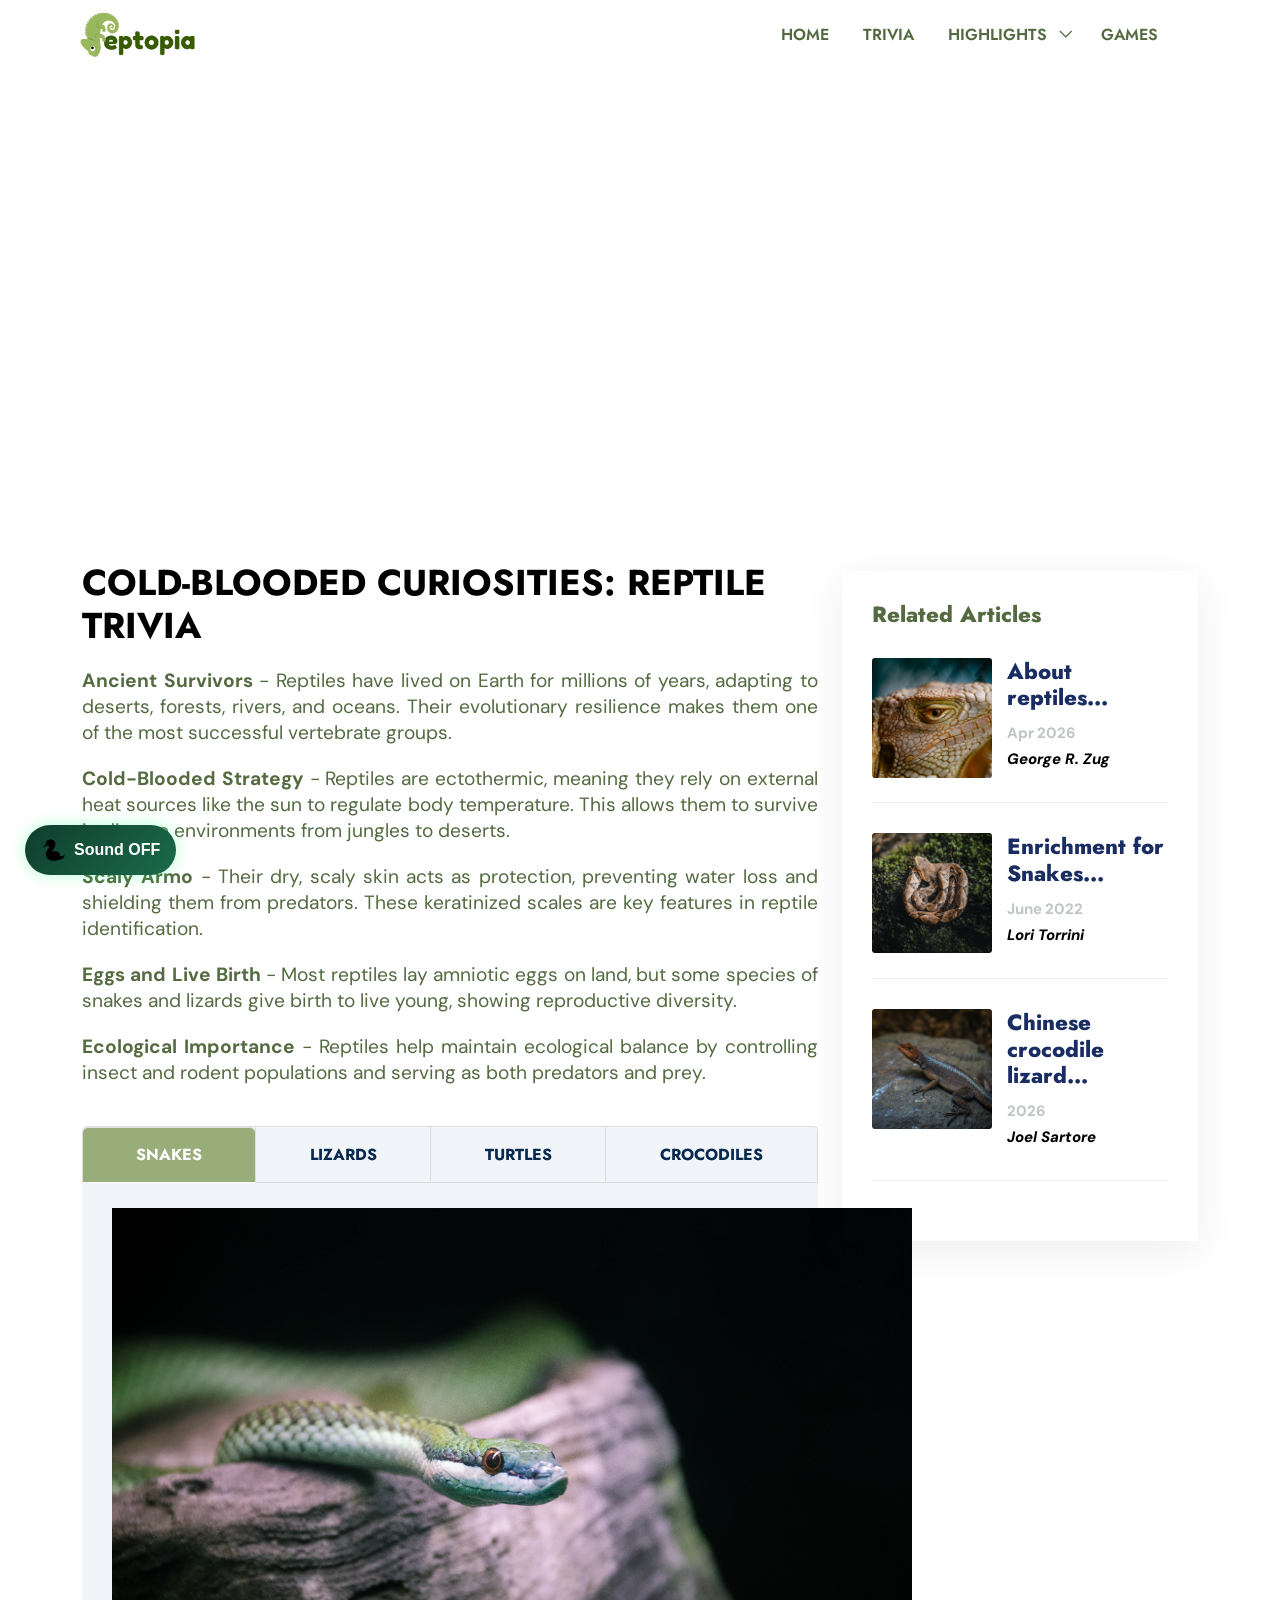
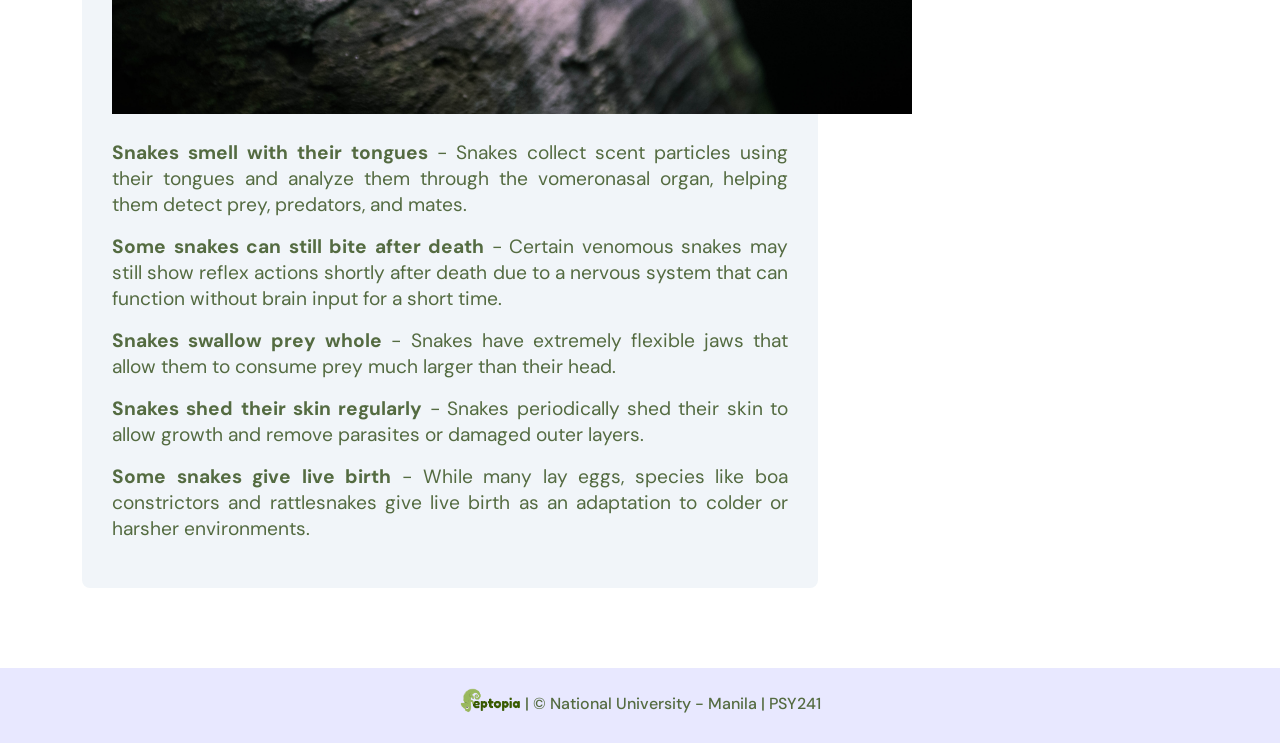
==== trivia/reptile-trivia.html @ 8180a985 "Clean Start" ====
<!DOCTYPE html>
<html lang="en">

	<head>
		<!-- Meta -->
		<meta charset="utf-8">
		<meta http-equiv="X-UA-Compatible" content="IE=edge">
		<meta name="viewport" content="width=device-width, initial-scale=1, shrink-to-fit=no">
		<!-- The above 3 meta tags *must* come first in the head; any other head content must come *after* these tags -->
		<meta name="description" content="Eduleb - Education HTML Template">
		<meta name="keywords" content="agency, business, corporate, creative, html5, modern, multipurpose, One Page, parallax, startup">		
		<!-- SITE TITLE -->
		<title>Reptopia</title>			
        <!-- Icon -->
        <link rel="icon" type="image/png" href="../assets/img/rep-image/reptopialogo.png">
		<!-- Latest Bootstrap min CSS -->
		<link rel="stylesheet" href="../assets/bootstrap/css/bootstrap.min.css">		
		<!-- Google Font -->
		<link href="https://fonts.googleapis.com/css2?family=DM+Sans:ital,opsz,wght@0,9..40,100..1000;1,9..40,100..1000&display=swap" rel="stylesheet">
		<link href="https://fonts.googleapis.com/css2?family=Jost:ital,wght@0,100..900;1,100..900&display=swap" rel="stylesheet">
		<!-- Font Awesome CSS -->
		<link rel="stylesheet" href="https://cdnjs.cloudflare.com/ajax/libs/font-awesome/6.5.2/css/all.min.css">
		<link rel="stylesheet" href="../assets/fonts/font-awesome.min.css">
		<link rel="stylesheet" href="../assets/fonts/themify-icons.css">
		<!--- owl carousel Css-->
		<link rel="stylesheet" href="../assets/owlcarousel/css/owl.carousel.css">
		<link rel="stylesheet" href="../assets/owlcarousel/css/owl.theme.css">	
		<!--jquery-simple-mobilemenu Css-->
        <link rel="stylesheet" href="../assets/css/jquery-simple-mobilemenu.css">			
		<!-- MAGNIFIC CSS -->
		<link rel="stylesheet" href="../assets/css/magnific-popup.css">		
		<!-- animate CSS -->
		<link rel="stylesheet" href="../assets/css/animate.css">	
		<!-- Style CSS -->					
		<link rel="stylesheet" href="../assets/css/style.css">					
		<!-- HTML5 shim and Respond.js IE8 support of HTML5 elements and media queries -->
		<!-- WARNING: Respond.js doesn't work if you view the page via file:// -->
		<!--[if lt IE 9]>
		  <script src="https://oss.maxcdn.com/html5shiv/3.7.2/html5shiv.min.js"></script>
		  <script src="https://oss.maxcdn.com/respond/1.4.2/respond.min.js"></script>
		<![endif]-->
	</head>
	
    <body data-spy="scroll" data-offset="80">

		<!-- START PRELOADER -->
		<!-- <div class="preloaders">
			<span class="loader"></span>
		</div> -->
		<!-- END PRELOADER		 -->

		<!-- START NAVBAR -->  
		<div id="navigation" class="navbar-light bg-faded site-navigation navigation2">
			<div class="container-fluid">
				<div class="row">
					<div class="col align-self-center">
						<div class="site-logo">
							<a href="../index.html"><img src="../assets/img/rep-image/reptopialogo.png" alt=""></a>          				
						</div>
					</div><!--- END Col -->
					
					<div class="col d-flex justify-content-end nav-hide">
						<nav id="main-menu">
							<ul>
								<li class="menu-item-"><a href="../index.html">Home</a>
								</li>
								<li class="menu-item"><a href="../trivia/reptile-trivia.html">Trivia</a></li>
								<li class="menu-item-has-children"><a>Highlights</a>
									<ul class="sub-menu">										
										<li><a href="../highlights/snakes.html">Snakes</a></li>
										<li><a href="../highlights/lizards.html">Lizards</a></li>
										<li><a href="../highlights/turtles.html">Turtles</a></li>
										<li><a href="../highlights/crocodiles.html">Crocodiles</a></li>
									</ul>
								</li>									
								<li class="menu-item-"><a href="../games/games.html">Games</a><li>		
							</ul>
						</nav>
					</div><!--- END Col -->

					<ul class="mobile_menu">						
						<li class="menu-item-"><a href="../index.html">Home</a></li>
						<li class="menu-item"><a href="../trivia/reptile-trivia.html">Trivia</a></li>
						<li class="menu-item-has-children"><a>Highlights</a>
							<ul class="sub-menu">									
								<li><a href="../highlights/snakes.html">Snakes</a></li>
								<li><a href="../highlights/lizards.html">Lizards</a></li>
								<li><a href="../highlights/turtles.html">Turtles</a></li>
								<li><a href="../highlights/crocodiles.html">Crocodiles</a></li>
							</ul>
						</li>									
						<li class="menu-item-"><a href="../games/games.html">Games</a><li>
					</ul>
					
				</div><!--- END ROW -->
			</div><!--- END CONTAINER -->
		</div> 	  
		<!-- END NAVBAR -->		
		
        <!-- START SECTION TOP -->
		<section class="section-top" style="background-image: url('../assets/img/rep-image/home/trivia.jpg'); background-size: cover; background-position: center; background-repeat: no-repeat;">
			<div class="container">
				<div class="col-lg-10 offset-lg-1 text-center">
					<div class="section-top-title wow fadeInRight" data-wow-duration="1s" data-wow-delay="0.3s" data-wow-offset="0">
						<h1 style="font-size: 6rem; color: #fff;">TRIVIA</h1>
						<ul>
							<li ><a href="../index.html" style="color: #fff !important;">Home</a></li>
						</ul>
					</div><!-- //.HERO-TEXT -->
				</div><!--- END COL -->
			</div><!--- END CONTAINER -->
		</section>	
		<!-- END SECTION TOP -->

		<!-- START COURSE -->
		<section class="our_event section-padding">
			<div class="container">
				<div class="row">	
					<div class="col-lg-8 col-sm-8 col-xs-12">
						<div class="single_event_single">
							<div class="single_event_text_single">
								 <h4 style="color: #000;">COLD-BLOODED CURIOSITIES: REPTILE TRIVIA</h4>
								 <p>
									<b>Ancient Survivors</b> - Reptiles have lived on Earth for millions of years, adapting to deserts, forests, rivers, and oceans. Their evolutionary resilience makes them one of the most successful vertebrate groups.
								 </p>
								 <p>
									<b>Cold-Blooded Strategy</b> - Reptiles are ectothermic, meaning they rely on external heat sources like the sun to regulate body temperature. This allows them to survive in diverse environments from jungles to deserts.
								 </p>
								 <p>
									<b>Scaly Armo</b> - Their dry, scaly skin acts as protection, preventing water loss and shielding them from predators. These keratinized scales are key features in reptile identification.
								 </p>
								 <p>
									<b>Eggs and Live Birth</b> - Most reptiles lay amniotic eggs on land, but some species of snakes and lizards give birth to live young, showing reproductive diversity.
								 </p>
								 <p>
									<b>Ecological Importance</b> - Reptiles help maintain ecological balance by controlling insect and rodent populations and serving as both predators and prey.
								 </p>
							</div>
						</div><!--- END SINGLE EVENT -->
                            <div class="course-details-content section-bg">
                                <ul class="nav nav-tabs" role="tablist">
                                    <li class="nav-item">
                                        <a href="#snakes" class="nav-link active" data-bs-toggle="tab">SNAKES</a>
                                    </li>
                                    <li>
                                        <a href="#lizards" class="nav-link" data-bs-toggle="tab">Lizards </a>
                                    </li>
                                    <li class="nav-item">
                                        <a href="#turtles" class="nav-link" data-bs-toggle="tab">Turtles</a>
                                    </li>
                                    <li class="nav-item">
                                        <a href="#crocodiles" class="nav-link" data-bs-toggle="tab">Crocodiles</a>
                                    </li>
                                </ul>
                                <div class="tab-content" id="myTabContent">
                                    <div class="tab-pane show fade active" id="snakes">
                                        <div class="overview">
											<img src="../assets/img/rep-image/trivia/snake-trivia.jpg" alt="" style="width: 800px; height: 506px;">
											<br>
											<br>

                                            <p>
												<b>Snakes smell with their tongues</b> - Snakes collect scent particles using their tongues and analyze them through the vomeronasal organ, helping them detect prey, predators, and mates.
											</p>
                                            <p>
												<b>Some snakes can still bite after death</b> - Certain venomous snakes may still show reflex actions shortly after death due to a nervous system that can function without brain input for a short time.
											</p>
											<p>
												<b>Snakes swallow prey whole</b> - Snakes have extremely flexible jaws that allow them to consume prey much larger than their head.
											</p>
											<p>
												<b>Snakes shed their skin regularly</b> - Snakes periodically shed their skin to allow growth and remove parasites or damaged outer layers.
											</p>
											<p>
												<b>Some snakes give live birth</b> - While many lay eggs, species like boa constrictors and rattlesnakes give live birth as an adaptation to colder or harsher environments.
											</p>
                                        </div>
                                    </div>
                                    <div class="tab-pane fade" role="tabpanel" id="lizards">
                                        <div class="overview">
                                            <img src="../assets/img/rep-image/trivia/lizard-trivia.jpg" alt="" style="width: 800px; height: 506px;">
											<br>
											<br>

                                            <p>
												<b>Draco lizards can glide between trees</b> - The “Flying Dragon” lizard uses rib-supported membranes (patagia) to glide through forest canopies in Southeast Asia.
											</p>
                                            <p>
												<b>Some lizards can detach their tails</b> - Through autotomy, lizards like geckos can drop their tails to escape predators, and the tail continues moving to distract threats.
											</p>
											<p>
												<b>Chameleons change color for communication</b> - Chameleons mainly shift colors to signal mood, stress, temperature, or mating signals—not just camouflage.
											</p>
											<p>
												<b>Komodo dragons are powerful apex predators</b> - Komodo dragons can hunt large prey and are known for their strong bite and opportunistic feeding behavior, including cannibalism in rare cases.
											</p>
											<p>
												<b>The smallest reptile in the world is a lizard</b> - Brookesia nana, a tiny chameleon species from Madagascar, is one of the smallest known reptiles, measuring just over a centimeter.
											</p>
                                        </div>
                                    </div>
                                    <div class="tab-pane fade" id="turtles">
                                        <div class="overview">
                                            <img src="../assets/img/rep-image/trivia/turtle-trivia.jpg" alt="" style="width: 800px; height: 506px;">
											<br>
											<br>
                                            <p>
												<b>Turtle shells are part of their skeleton</b> - A turtle’s shell is made from over 50 fused bones, including ribs and spine, making it a living part of their body.
											</p>
                                            <p>
												<b>Sea turtles migrate thousands of kilometers</b> - Many sea turtles travel vast distances but return to the same beaches where they were born to lay eggs.
											</p>
											<p>
												<b>Temperature determines turtle sex</b> - In many turtle species, incubation temperature determines whether hatchlings become male or female.
											</p>
											<p>
												<b>Some turtles can breathe underwater in special ways</b> - Certain species, like the Fitzroy River turtle, can absorb oxygen through specialized tissues near their cloaca.
											</p>
											<p>
												<b>Sea turtles can hold their breath for hours</b> - Depending on activity, sea turtles can stay underwater for long periods, especially while resting or sleeping.
											</p>
                                        </div>
                                    </div>
                                    <div class="tab-pane fade" id="crocodiles">
                                        <div class="overview">
                                            <img src="../assets/img/rep-image/trivia/crocodile-trivia.jpg" alt="" style="width: 800px; height: 506px;">
											<br>
											<br>

                                            <p>
												<b>Crocodiles cool down by opening their mouths</b> - Crocodilians use mouth-gaping to release heat since they cannot sweat, similar to how dogs pant.
											</p>
                                            <p>
												<b>They have one of the strongest bite forces</b> - Crocodiles have extremely powerful jaws capable of crushing bone and securing prey efficiently.
											</p>
											<p>
												<b>They perform “death roll” when hunting</b> - Crocodiles spin rapidly in water to tear apart or drown their prey.
											</p>
											<p>
												<b>Crocodiles replace their teeth throughout life</b> - They continuously grow new teeth, ensuring they never lose their ability to bite and hunt.
											</p>
											<p>
												<b>Crocodilians are ancient survivors</b> - Their body structure has changed very little for millions of years, making them one of the closest living relatives of prehistoric reptiles.
											</p>
                                        </div>
                                    </div>
                                </div>
                            </div>						
					</div><!--- END COL -->
					<div class="col-lg-4 col-sm-4 col-xs-12">
						
						<div class="related_course">
							<h3>Related Articles</h3>

							<div class="single_rc">
								<img src="../assets/img/rep-image/trivia/article-reptile.jpg" alt="About reptile">
								<h4>
									<a href="https://www.britannica.com/animal/reptile/Growth-and-longevity" target="_blank">
										About reptiles...
									</a>
								</h4>

								<span>Apr 2026 </span>
								<br>	
								<span><i>George R. Zug</i></span>
							</div><!--- END SINGLE RELATED COURSE -->
							<div class="single_rc">
								<img src="../assets/img/rep-image/trivia/article-snakes.jpg" alt="Enrichment for snakes">
								<h4>
									<a href="https://journal.iaabcfoundation.org/enrichment-for-snakes/" target="_blank">
										Enrichment for Snakes...
									</a>
								</h4>

								<span>June 2022 </span>
								<br>	
								<span><i>Lori Torrini</i></span>
							</div><!--- END SINGLE RELATED COURSE -->
							<div class="single_rc">
								<img src="../assets/img/rep-image/trivia/article-lizard.jpg" alt="Chinese Crocodile Lizard">
								<h4>
									<a href="https://www.nationalgeographic.com/animals/reptiles/facts/chinese-crocodile-lizard" target="_blank">
										Chinese crocodile lizard...
									</a>
								</h4>

								<span>2026</span>
								<br>    
								<span><i>Joel Sartore</i></span>
							</div><!--- END SINGLE RELATED COURSE -->
							
						</div><!--- END RELATED COURSE -->											
					</div><!--- END COL -->
				</div><!-- END ROW -->
			</div><!-- END CONTAINER -->
		</section>
		<!-- END SECTION -->

		<!-- START FOOTER COPYRIGHT -->	
		<div class="foot_copy">
			<div class="footer_copyright">
				<p><a href="../index.html"><img src="../assets/img/rep-image/reptopialogo.png" alt="" style="width: auto; height: 25px; margin-bottom: 10px;"></a> | &copy; National University - Manila | PSY241</a></p>
			</div>	
		</div>
		<!-- END FOOTER COPYRIGHT -->	
	
		<!-- BACKGROUND MUSIC -->
		<audio id="bg-music" loop>
			<source src="assets/audio/bgmusic.mp3" type="audio/mpeg">
		</audio>

		<div class="sound-toggle" id="soundToggle" onclick="toggleSound()">
			<span class="snake black-snake">🐍</span>
			<span id="soundText">Sound OFF</span>
		</div>

		<script>
		const music = document.getElementById("bg-music");
		const toggleBtn = document.getElementById("soundToggle");
		const text = document.getElementById("soundText");

		let isPlaying = false;

			function toggleSound() {
				if (!isPlaying) {
					music.muted = false;
					music.play();

					isPlaying = true;
					toggleBtn.classList.add("on");
					text.textContent = "Sound ON";
				} else {
					music.pause();

					isPlaying = false;
					toggleBtn.classList.remove("on");
					text.textContent = "Sound OFF";
				}
			}
		</script>
		<!-- END -->

	<!-- Latest jQuery -->
		<script src="../assets/js/jquery-1.12.4.min.js"></script>
	<!-- Latest compiled and minified Bootstrap -->
		<script src="../assets/bootstrap/js/bootstrap.min.js"></script>
	<!-- modernizer JS -->		
		<script src="../assets/js/modernizr-2.8.3.min.js"></script>	
	<!-- jquery-simple-mobilemenu.min -->
		<script src="../assets/js/jquery-simple-mobilemenu.js"></script>		
	<!-- owl-carousel min js  -->
		<script src="../assets/owlcarousel/js/owl.carousel.min.js"></script>					
	<!-- magnific-popup js -->               
		<script src="../assets/js/jquery.magnific-popup.min.js"></script>						
	<!-- countTo js -->
		<script src="../assets/js/jquery.inview.min.js"></script>								
	<!-- scrolltopcontrol js -->
		<script src="../assets/js/scrolltopcontrol.js"></script>			
	<!-- WOW - Reveal Animations When You Scroll -->
		<script src="../assets/js/wow.min.js"></script>				
	<!-- scripts js -->
		<script src="../assets/js/scripts.js"></script>
    </body>
</html>
---- assets/fonts/themify-icons.css ----
@font-face {
	font-family: 'themify';
	src:url('../fonts/themify.eot?-fvbane');
	src:url('../fonts/themify.eot?#iefix-fvbane') format('embedded-opentype'),
		url('../fonts/themify.woff?-fvbane') format('woff'),
		url('../fonts/themify.ttf?-fvbane') format('truetype'),
		url('../fonts/themify.svg?-fvbane#themify') format('svg');
	font-weight: normal;
	font-style: normal;
}

[class^="ti-"], [class*=" ti-"] {
	font-family: 'themify';
	speak: none;
	font-style: normal;
	font-weight: normal;
	font-variant: normal;
	text-transform: none;
	line-height: 1;

	/* Better Font Rendering =========== */
	-webkit-font-smoothing: antialiased;
	-moz-osx-font-smoothing: grayscale;
}

.ti-wand:before {
	content: "\e600";
}
.ti-volume:before {
	content: "\e601";
}
.ti-user:before {
	content: "\e602";
}
.ti-unlock:before {
	content: "\e603";
}
.ti-unlink:before {
	content: "\e604";
}
.ti-trash:before {
	content: "\e605";
}
.ti-thought:before {
	content: "\e606";
}
.ti-target:before {
	content: "\e607";
}
.ti-tag:before {
	content: "\e608";
}
.ti-tablet:before {
	content: "\e609";
}
.ti-star:before {
	content: "\e60a";
}
.ti-spray:before {
	content: "\e60b";
}
.ti-signal:before {
	content: "\e60c";
}
.ti-shopping-cart:before {
	content: "\e60d";
}
.ti-shopping-cart-full:before {
	content: "\e60e";
}
.ti-settings:before {
	content: "\e60f";
}
.ti-search:before {
	content: "\e610";
}
.ti-zoom-in:before {
	content: "\e611";
}
.ti-zoom-out:before {
	content: "\e612";
}
.ti-cut:before {
	content: "\e613";
}
.ti-ruler:before {
	content: "\e614";
}
.ti-ruler-pencil:before {
	content: "\e615";
}
.ti-ruler-alt:before {
	content: "\e616";
}
.ti-bookmark:before {
	content: "\e617";
}
.ti-bookmark-alt:before {
	content: "\e618";
}
.ti-reload:before {
	content: "\e619";
}
.ti-plus:before {
	content: "\e61a";
}
.ti-pin:before {
	content: "\e61b";
}
.ti-pencil:before {
	content: "\e61c";
}
.ti-pencil-alt:before {
	content: "\e61d";
}
.ti-paint-roller:before {
	content: "\e61e";
}
.ti-paint-bucket:before {
	content: "\e61f";
}
.ti-na:before {
	content: "\e620";
}
.ti-mobile:before {
	content: "\e621";
}
.ti-minus:before {
	content: "\e622";
}
.ti-medall:before {
	content: "\e623";
}
.ti-medall-alt:before {
	content: "\e624";
}
.ti-marker:before {
	content: "\e625";
}
.ti-marker-alt:before {
	content: "\e626";
}
.ti-arrow-up:before {
	content: "\e627";
}
.ti-arrow-right:before {
	content: "\e628";
}
.ti-arrow-left:before {
	content: "\e629";
}
.ti-arrow-down:before {
	content: "\e62a";
}
.ti-lock:before {
	content: "\e62b";
}
.ti-location-arrow:before {
	content: "\e62c";
}
.ti-link:before {
	content: "\e62d";
}
.ti-layout:before {
	content: "\e62e";
}
.ti-layers:before {
	content: "\e62f";
}
.ti-layers-alt:before {
	content: "\e630";
}
.ti-key:before {
	content: "\e631";
}
.ti-import:before {
	content: "\e632";
}
.ti-image:before {
	content: "\e633";
}
.ti-heart:before {
	content: "\e634";
}
.ti-heart-broken:before {
	content: "\e635";
}
.ti-hand-stop:before {
	content: "\e636";
}
.ti-hand-open:before {
	content: "\e637";
}
.ti-hand-drag:before {
	content: "\e638";
}
.ti-folder:before {
	content: "\e639";
}
.ti-flag:before {
	content: "\e63a";
}
.ti-flag-alt:before {
	content: "\e63b";
}
.ti-flag-alt-2:before {
	content: "\e63c";
}
.ti-eye:before {
	content: "\e63d";
}
.ti-export:before {
	content: "\e63e";
}
.ti-exchange-vertical:before {
	content: "\e63f";
}
.ti-desktop:before {
	content: "\e640";
}
.ti-cup:before {
	content: "\e641";
}
.ti-crown:before {
	content: "\e642";
}
.ti-comments:before {
	content: "\e643";
}
.ti-comment:before {
	content: "\e644";
}
.ti-comment-alt:before {
	content: "\e645";
}
.ti-close:before {
	content: "\e646";
}
.ti-clip:before {
	content: "\e647";
}
.ti-angle-up:before {
	content: "\e648";
}
.ti-angle-right:before {
	content: "\e649";
}
.ti-angle-left:before {
	content: "\e64a";
}
.ti-angle-down:before {
	content: "\e64b";
}
.ti-check:before {
	content: "\e64c";
}
.ti-check-box:before {
	content: "\e64d";
}
.ti-camera:before {
	content: "\e64e";
}
.ti-announcement:before {
	content: "\e64f";
}
.ti-brush:before {
	content: "\e650";
}
.ti-briefcase:before {
	content: "\e651";
}
.ti-bolt:before {
	content: "\e652";
}
.ti-bolt-alt:before {
	content: "\e653";
}
.ti-blackboard:before {
	content: "\e654";
}
.ti-bag:before {
	content: "\e655";
}
.ti-move:before {
	content: "\e656";
}
.ti-arrows-vertical:before {
	content: "\e657";
}
.ti-arrows-horizontal:before {
	content: "\e658";
}
.ti-fullscreen:before {
	content: "\e659";
}
.ti-arrow-top-right:before {
	content: "\e65a";
}
.ti-arrow-top-left:before {
	content: "\e65b";
}
.ti-arrow-circle-up:before {
	content: "\e65c";
}
.ti-arrow-circle-right:before {
	content: "\e65d";
}
.ti-arrow-circle-left:before {
	content: "\e65e";
}
.ti-arrow-circle-down:before {
	content: "\e65f";
}
.ti-angle-double-up:before {
	content: "\e660";
}
.ti-angle-double-right:before {
	content: "\e661";
}
.ti-angle-double-left:before {
	content: "\e662";
}
.ti-angle-double-down:before {
	content: "\e663";
}
.ti-zip:before {
	content: "\e664";
}
.ti-world:before {
	content: "\e665";
}
.ti-wheelchair:before {
	content: "\e666";
}
.ti-view-list:before {
	content: "\e667";
}
.ti-view-list-alt:before {
	content: "\e668";
}
.ti-view-grid:before {
	content: "\e669";
}
.ti-uppercase:before {
	content: "\e66a";
}
.ti-upload:before {
	content: "\e66b";
}
.ti-underline:before {
	content: "\e66c";
}
.ti-truck:before {
	content: "\e66d";
}
.ti-timer:before {
	content: "\e66e";
}
.ti-ticket:before {
	content: "\e66f";
}
.ti-thumb-up:before {
	content: "\e670";
}
.ti-thumb-down:before {
	content: "\e671";
}
.ti-text:before {
	content: "\e672";
}
.ti-stats-up:before {
	content: "\e673";
}
.ti-stats-down:before {
	content: "\e674";
}
.ti-split-v:before {
	content: "\e675";
}
.ti-split-h:before {
	content: "\e676";
}
.ti-smallcap:before {
	content: "\e677";
}
.ti-shine:before {
	content: "\e678";
}
.ti-shift-right:before {
	content: "\e679";
}
.ti-shift-left:before {
	content: "\e67a";
}
.ti-shield:before {
	content: "\e67b";
}
.ti-notepad:before {
	content: "\e67c";
}
.ti-server:before {
	content: "\e67d";
}
.ti-quote-right:before {
	content: "\e67e";
}
.ti-quote-left:before {
	content: "\e67f";
}
.ti-pulse:before {
	content: "\e680";
}
.ti-printer:before {
	content: "\e681";
}
.ti-power-off:before {
	content: "\e682";
}
.ti-plug:before {
	content: "\e683";
}
.ti-pie-chart:before {
	content: "\e684";
}
.ti-paragraph:before {
	content: "\e685";
}
.ti-panel:before {
	content: "\e686";
}
.ti-package:before {
	content: "\e687";
}
.ti-music:before {
	content: "\e688";
}
.ti-music-alt:before {
	content: "\e689";
}
.ti-mouse:before {
	content: "\e68a";
}
.ti-mouse-alt:before {
	content: "\e68b";
}
.ti-money:before {
	content: "\e68c";
}
.ti-microphone:before {
	content: "\e68d";
}
.ti-menu:before {
	content: "\e68e";
}
.ti-menu-alt:before {
	content: "\e68f";
}
.ti-map:before {
	content: "\e690";
}
.ti-map-alt:before {
	content: "\e691";
}
.ti-loop:before {
	content: "\e692";
}
.ti-location-pin:before {
	content: "\e693";
}
.ti-list:before {
	content: "\e694";
}
.ti-light-bulb:before {
	content: "\e695";
}
.ti-Italic:before {
	content: "\e696";
}
.ti-info:before {
	content: "\e697";
}
.ti-infinite:before {
	content: "\e698";
}
.ti-id-badge:before {
	content: "\e699";
}
.ti-hummer:before {
	content: "\e69a";
}
.ti-home:before {
	content: "\e69b";
}
.ti-help:before {
	content: "\e69c";
}
.ti-headphone:before {
	content: "\e69d";
}
.ti-harddrives:before {
	content: "\e69e";
}
.ti-harddrive:before {
	content: "\e69f";
}
.ti-gift:before {
	content: "\e6a0";
}
.ti-game:before {
	content: "\e6a1";
}
.ti-filter:before {
	content: "\e6a2";
}
.ti-files:before {
	content: "\e6a3";
}
.ti-file:before {
	content: "\e6a4";
}
.ti-eraser:before {
	content: "\e6a5";
}
.ti-envelope:before {
	content: "\e6a6";
}
.ti-download:before {
	content: "\e6a7";
}
.ti-direction:before {
	content: "\e6a8";
}
.ti-direction-alt:before {
	content: "\e6a9";
}
.ti-dashboard:before {
	content: "\e6aa";
}
.ti-control-stop:before {
	content: "\e6ab";
}
.ti-control-shuffle:before {
	content: "\e6ac";
}
.ti-control-play:before {
	content: "\e6ad";
}
.ti-control-pause:before {
	content: "\e6ae";
}
.ti-control-forward:before {
	content: "\e6af";
}
.ti-control-backward:before {
	content: "\e6b0";
}
.ti-cloud:before {
	content: "\e6b1";
}
.ti-cloud-up:before {
	content: "\e6b2";
}
.ti-cloud-down:before {
	content: "\e6b3";
}
.ti-clipboard:before {
	content: "\e6b4";
}
.ti-car:before {
	content: "\e6b5";
}
.ti-calendar:before {
	content: "\e6b6";
}
.ti-book:before {
	content: "\e6b7";
}
.ti-bell:before {
	content: "\e6b8";
}
.ti-basketball:before {
	content: "\e6b9";
}
.ti-bar-chart:before {
	content: "\e6ba";
}
.ti-bar-chart-alt:before {
	content: "\e6bb";
}
.ti-back-right:before {
	content: "\e6bc";
}
.ti-back-left:before {
	content: "\e6bd";
}
.ti-arrows-corner:before {
	content: "\e6be";
}
.ti-archive:before {
	content: "\e6bf";
}
.ti-anchor:before {
	content: "\e6c0";
}
.ti-align-right:before {
	content: "\e6c1";
}
.ti-align-left:before {
	content: "\e6c2";
}
.ti-align-justify:before {
	content: "\e6c3";
}
.ti-align-center:before {
	content: "\e6c4";
}
.ti-alert:before {
	content: "\e6c5";
}
.ti-alarm-clock:before {
	content: "\e6c6";
}
.ti-agenda:before {
	content: "\e6c7";
}
.ti-write:before {
	content: "\e6c8";
}
.ti-window:before {
	content: "\e6c9";
}
.ti-widgetized:before {
	content: "\e6ca";
}
.ti-widget:before {
	content: "\e6cb";
}
.ti-widget-alt:before {
	content: "\e6cc";
}
.ti-wallet:before {
	content: "\e6cd";
}
.ti-video-clapper:before {
	content: "\e6ce";
}
.ti-video-camera:before {
	content: "\e6cf";
}
.ti-vector:before {
	content: "\e6d0";
}
.ti-themify-logo:before {
	content: "\e6d1";
}
.ti-themify-favicon:before {
	content: "\e6d2";
}
.ti-themify-favicon-alt:before {
	content: "\e6d3";
}
.ti-support:before {
	content: "\e6d4";
}
.ti-stamp:before {
	content: "\e6d5";
}
.ti-split-v-alt:before {
	content: "\e6d6";
}
.ti-slice:before {
	content: "\e6d7";
}
.ti-shortcode:before {
	content: "\e6d8";
}
.ti-shift-right-alt:before {
	content: "\e6d9";
}
.ti-shift-left-alt:before {
	content: "\e6da";
}
.ti-ruler-alt-2:before {
	content: "\e6db";
}
.ti-receipt:before {
	content: "\e6dc";
}
.ti-pin2:before {
	content: "\e6dd";
}
.ti-pin-alt:before {
	content: "\e6de";
}
.ti-pencil-alt2:before {
	content: "\e6df";
}
.ti-palette:before {
	content: "\e6e0";
}
.ti-more:before {
	content: "\e6e1";
}
.ti-more-alt:before {
	content: "\e6e2";
}
.ti-microphone-alt:before {
	content: "\e6e3";
}
.ti-magnet:before {
	content: "\e6e4";
}
.ti-line-double:before {
	content: "\e6e5";
}
.ti-line-dotted:before {
	content: "\e6e6";
}
.ti-line-dashed:before {
	content: "\e6e7";
}
.ti-layout-width-full:before {
	content: "\e6e8";
}
.ti-layout-width-default:before {
	content: "\e6e9";
}
.ti-layout-width-default-alt:before {
	content: "\e6ea";
}
.ti-layout-tab:before {
	content: "\e6eb";
}
.ti-layout-tab-window:before {
	content: "\e6ec";
}
.ti-layout-tab-v:before {
	content: "\e6ed";
}
.ti-layout-tab-min:before {
	content: "\e6ee";
}
.ti-layout-slider:before {
	content: "\e6ef";
}
.ti-layout-slider-alt:before {
	content: "\e6f0";
}
.ti-layout-sidebar-right:before {
	content: "\e6f1";
}
.ti-layout-sidebar-none:before {
	content: "\e6f2";
}
.ti-layout-sidebar-left:before {
	content: "\e6f3";
}
.ti-layout-placeholder:before {
	content: "\e6f4";
}
.ti-layout-menu:before {
	content: "\e6f5";
}
.ti-layout-menu-v:before {
	content: "\e6f6";
}
.ti-layout-menu-separated:before {
	content: "\e6f7";
}
.ti-layout-menu-full:before {
	content: "\e6f8";
}
.ti-layout-media-right-alt:before {
	content: "\e6f9";
}
.ti-layout-media-right:before {
	content: "\e6fa";
}
.ti-layout-media-overlay:before {
	content: "\e6fb";
}
.ti-layout-media-overlay-alt:before {
	content: "\e6fc";
}
.ti-layout-media-overlay-alt-2:before {
	content: "\e6fd";
}
.ti-layout-media-left-alt:before {
	content: "\e6fe";
}
.ti-layout-media-left:before {
	content: "\e6ff";
}
.ti-layout-media-center-alt:before {
	content: "\e700";
}
.ti-layout-media-center:before {
	content: "\e701";
}
.ti-layout-list-thumb:before {
	content: "\e702";
}
.ti-layout-list-thumb-alt:before {
	content: "\e703";
}
.ti-layout-list-post:before {
	content: "\e704";
}
.ti-layout-list-large-image:before {
	content: "\e705";
}
.ti-layout-line-solid:before {
	content: "\e706";
}
.ti-layout-grid4:before {
	content: "\e707";
}
.ti-layout-grid3:before {
	content: "\e708";
}
.ti-layout-grid2:before {
	content: "\e709";
}
.ti-layout-grid2-thumb:before {
	content: "\e70a";
}
.ti-layout-cta-right:before {
	content: "\e70b";
}
.ti-layout-cta-left:before {
	content: "\e70c";
}
.ti-layout-cta-center:before {
	content: "\e70d";
}
.ti-layout-cta-btn-right:before {
	content: "\e70e";
}
.ti-layout-cta-btn-left:before {
	content: "\e70f";
}
.ti-layout-column4:before {
	content: "\e710";
}
.ti-layout-column3:before {
	content: "\e711";
}
.ti-layout-column2:before {
	content: "\e712";
}
.ti-layout-accordion-separated:before {
	content: "\e713";
}
.ti-layout-accordion-merged:before {
	content: "\e714";
}
.ti-layout-accordion-list:before {
	content: "\e715";
}
.ti-ink-pen:before {
	content: "\e716";
}
.ti-info-alt:before {
	content: "\e717";
}
.ti-help-alt:before {
	content: "\e718";
}
.ti-headphone-alt:before {
	content: "\e719";
}
.ti-hand-point-up:before {
	content: "\e71a";
}
.ti-hand-point-right:before {
	content: "\e71b";
}
.ti-hand-point-left:before {
	content: "\e71c";
}
.ti-hand-point-down:before {
	content: "\e71d";
}
.ti-gallery:before {
	content: "\e71e";
}
.ti-face-smile:before {
	content: "\e71f";
}
.ti-face-sad:before {
	content: "\e720";
}
.ti-credit-card:before {
	content: "\e721";
}
.ti-control-skip-forward:before {
	content: "\e722";
}
.ti-control-skip-backward:before {
	content: "\e723";
}
.ti-control-record:before {
	content: "\e724";
}
.ti-control-eject:before {
	content: "\e725";
}
.ti-comments-smiley:before {
	content: "\e726";
}
.ti-brush-alt:before {
	content: "\e727";
}
.ti-youtube:before {
	content: "\e728";
}
.ti-vimeo:before {
	content: "\e729";
}
.ti-twitter:before {
	content: "\e72a";
}
.ti-time:before {
	content: "\e72b";
}
.ti-tumblr:before {
	content: "\e72c";
}
.ti-skype:before {
	content: "\e72d";
}
.ti-share:before {
	content: "\e72e";
}
.ti-share-alt:before {
	content: "\e72f";
}
.ti-rocket:before {
	content: "\e730";
}
.ti-pinterest:before {
	content: "\e731";
}
.ti-new-window:before {
	content: "\e732";
}
.ti-microsoft:before {
	content: "\e733";
}
.ti-list-ol:before {
	content: "\e734";
}
.ti-linkedin:before {
	content: "\e735";
}
.ti-layout-sidebar-2:before {
	content: "\e736";
}
.ti-layout-grid4-alt:before {
	content: "\e737";
}
.ti-layout-grid3-alt:before {
	content: "\e738";
}
.ti-layout-grid2-alt:before {
	content: "\e739";
}
.ti-layout-column4-alt:before {
	content: "\e73a";
}
.ti-layout-column3-alt:before {
	content: "\e73b";
}
.ti-layout-column2-alt:before {
	content: "\e73c";
}
.ti-instagram:before {
	content: "\e73d";
}
.ti-google:before {
	content: "\e73e";
}
.ti-github:before {
	content: "\e73f";
}
.ti-flickr:before {
	content: "\e740";
}
.ti-facebook:before {
	content: "\e741";
}
.ti-dropbox:before {
	content: "\e742";
}
.ti-dribbble:before {
	content: "\e743";
}
.ti-apple:before {
	content: "\e744";
}
.ti-android:before {
	content: "\e745";
}
.ti-save:before {
	content: "\e746";
}
.ti-save-alt:before {
	content: "\e747";
}
.ti-yahoo:before {
	content: "\e748";
}
.ti-wordpress:before {
	content: "\e749";
}
.ti-vimeo-alt:before {
	content: "\e74a";
}
.ti-twitter-alt:before {
	content: "\e74b";
}
.ti-tumblr-alt:before {
	content: "\e74c";
}
.ti-trello:before {
	content: "\e74d";
}
.ti-stack-overflow:before {
	content: "\e74e";
}
.ti-soundcloud:before {
	content: "\e74f";
}
.ti-sharethis:before {
	content: "\e750";
}
.ti-sharethis-alt:before {
	content: "\e751";
}
.ti-reddit:before {
	content: "\e752";
}
.ti-pinterest-alt:before {
	content: "\e753";
}
.ti-microsoft-alt:before {
	content: "\e754";
}
.ti-linux:before {
	content: "\e755";
}
.ti-jsfiddle:before {
	content: "\e756";
}
.ti-joomla:before {
	content: "\e757";
}
.ti-html5:before {
	content: "\e758";
}
.ti-flickr-alt:before {
	content: "\e759";
}
.ti-email:before {
	content: "\e75a";
}
.ti-drupal:before {
	content: "\e75b";
}
.ti-dropbox-alt:before {
	content: "\e75c";
}
.ti-css3:before {
	content: "\e75d";
}
.ti-rss:before {
	content: "\e75e";
}
.ti-rss-alt:before {
	content: "\e75f";
}
---- assets/css/style.css ----
/*
Author       : theme_ocean
Template Name: Eduleb - Education HTML Template
Version      : 1.0
*/
/*=============================================================
    CSS INDEX
    =============================
    01. GENERAL STYLE (body, link color, section-title, preloader btn, overlay, section-padding etc)
    02. START NAVIGATION
    03. START HOME DESIGN
    04. START COUNTER DESIGN
    05. START TOP PROMO STYLE
    06. START ABOUT DESIGN
    07. START COURSE DESIGN
    08. START PARTNER & VIDEO DESIGN
    09. START TEAM DESIGN
    10. START REVIEWS DESIGN
    11. START BLOG DESIGN
    12. START FOOTER DESIGN
    13. START FREE COURSE+INSTRUCTOR CSS
    14. START PRICING DESIGN
    15. START CONTACT PAGE DESIGN
    16. START FAQ DESIGN
    17. START ERROR PAGE DESIGN
    18. START SECTION TOP DESIGN
  =============================================================*/
/*
* ----------------------------------------------------------------------------------------
* 01.GENERAL STYLE
* ----------------------------------------------------------------------------------------
*/

@import url('https://fonts.googleapis.com/css2?family=Amarante&display=swap');

body {
	color: #546B41;
	font-family: "DM Sans", sans-serif;
	font-size: 16px;
	font-weight: 400;
	line-height: 26px;
	background: #fff;
	overflow-x: hidden;
}

html,
body { height: 100%;position:relative;  }
h1,
h2,
h3,
h4,
h5,
h6 {
  letter-spacing: 0px;
  margin: 0px; 
  font-family: "Jost", sans-serif;
  color: #546B41;
  font-weight: 400;
}
a {
font-family: "Jost", sans-serif;
text-decoration: none;
color: #546B41;
-webkit-transition: all 0.2s ease 0s;
transition: all 0.2s ease 0s;
}
a:hover {
    color: #fff;
    text-decoration: none;
}
a:focus {
    outline: none;
    text-decoration: none;
}
p {
    margin-bottom: 0;
}
ul,
li {
    margin: 0;
    padding: 0;
}
::-moz-selection {
	background: #99AD7A;
	color: #ffffff;
}
::selection {
	background: #99AD7A;
	color: #ffffff;
}

fieldset {
    border: 0 none;
    margin: 0 auto;
    padding: 0;
}
/*START PRELOADER DESIGN*/
.preloaders {
  position: fixed;
  top: 50%;
  left: 50%;
  width: 100%;
  height: 100%;
  display: flex;
  align-items: center;
  justify-content: center;
  z-index: 99999;
  transform: translate(-50%, -50%);
  background: #99AD7A;
}
.loader {
  width: 106px;
  height: 56px;
  display: block;
  margin: 30px auto;
  background-image: linear-gradient(#FFF 50px, transparent 0), linear-gradient(#FFF 50px, transparent 0), linear-gradient(#FFF 50px, transparent 0), linear-gradient(#FFF 50px, transparent 0), radial-gradient(circle 14px, #FFF 100%, transparent 0);
  background-size: 48px 15px , 15px 35px, 15px 35px, 25px 15px, 28px 28px;
  background-position: 25px 5px, 58px 20px, 25px 17px, 2px 37px, 76px 0px;
  background-repeat: no-repeat;
  position: relative;
  transform: rotate(-45deg);
  box-sizing: border-box;
}
.loader::after,
.loader::before {
  content: '';  
  position: absolute;
  width: 56px;
  height: 56px;
  border: 6px solid #f26b65;
  border-radius: 50%;
  left: -45px;
  top: -10px;
  background-repeat: no-repeat;
  background-image: linear-gradient(#FFF 64px, transparent 0), linear-gradient(#FFF 66px, transparent 0), radial-gradient(circle 4px, #FFF 100%, transparent 0);
  background-size: 40px 1px , 1px 40px, 8px 8px;
  background-position: center center;
  box-sizing: border-box;
  animation: rotation 0.3s linear infinite;
}
.loader::before {
  left: 25px;
  top: 60px;
}

@keyframes rotation {
  0% {
    transform: rotate(0deg);
  }
  100% {
    transform: rotate(360deg);
  }
} 
ul{list-style:none;}
/*END PRELOADER DESIGN*/
.no-padding { padding: 0 }
/*END PRELOADER DESIGN*/
.section-padding {padding:80px 0;}
/*START SECTION TITLE DESIGN*/
.section-title{margin-bottom:60px;}
.section-title h2 {
	font-size: 40px;
	font-weight: 600;
	margin-top: 0;
	position: relative;
	line-height: 50px;
}
.section-title p{
font-size: 20px;
width:60%;
margin:auto;
margin-top: 20px;
}
.section-title b{color:#99AD7A;font-weight: 600;}
@media only screen and (max-width:768px){
.section-title p{padding-right:0px;margin-bottom: 30px;}
}
@media only screen and (max-width:480px){
.section-title  h2 {font-size:35px;}
}
/*END SECTION TITLE DESIGN*/
/*START SCROLL TO TOP*/
.topcontrol {
background:none;
border-radius: 30px;
bottom: 5px;
border:2px solid #99AD7A;
box-shadow: 0 1px 10px 0 rgba(0, 0, 0, 0.2);
color: #99AD7A;
cursor: pointer;
font-size: 22px;
height: 50px;
line-height: 47px;
opacity: 1;
-ms-filter: "progid:DXImageTransform.Microsoft.Alpha(Opacity=100)";
position: fixed;
right: 5px;
text-align: center;
-webkit-transition: all 0.2s ease 0s;
transition: all 0.2s ease 0s;
width: 50px;
}
.topcontrol:hover {
    background:#99AD7A;
	border:2px solid #99AD7A;
    color: #000;
}
/*END SCROLL TO TOP*/
/*START BTN*/
.btn_one {
	background: #99AD7A;
	border: 1px solid #99AD7A;
	padding: 15px 30px;
	border-radius: 2px;
	color: #fff;
	transition: 0.3s;
	font-weight: 600;
}
.btn_one i{margin-right:5px;}
.btn_one:hover{
background:#f26b65;
color:#fff;
border: 1px solid #f26b65;
}
@media only screen and (max-width:960px){
.btn_one{
padding: 14px 25px;
margin-top: 0px;
}
.btn_one i{margin-right:5px;display:none;}
}
.btn_two {}
.btn_two:hover{}

/* FOR Slither button style */
.slither-btn {
    display: inline-flex;
    align-items: center;
    gap: 8px;
    padding: 12px 24px;
    background-color: #6b8e23;
    color: #fff;
    border-radius: 30px;
    text-decoration: none;
    transition: all 0.3s ease;
    overflow: hidden;
}

/* snake starts slightly hidden */
.slither-btn .snake {
    display: inline-block;
    transform: translateX(-10px);
    opacity: 0;
    transition: all 0.3s ease;
}

.black-snake {
  filter: grayscale(100%) brightness(0%);
}

/* hover effect */
.slither-btn:hover {
    background-color: #556b2f;
	border-color: #000;
    transform: scale(1.05);
}

/* snake “slithers” in */
.slither-btn:hover .snake {
    transform: translateX(0);
    opacity: 1;
    animation: slither 0.6s ease;
}

/* subtle wave motion */
@keyframes slither {
    0% { transform: translateX(-10px) rotate(0deg); }
    25% { transform: translateX(0) rotate(10deg); }
    50% { transform: translateX(2px) rotate(-10deg); }
    75% { transform: translateX(0) rotate(5deg); }
    100% { transform: translateX(0) rotate(0deg); }
}

/*END BTN*/
/*
* ----------------------------------------------------------------------------------------
* 01.END GENERAL STYLE
* ----------------------------------------------------------------------------------------
*/

/*
* ----------------------------------------------------------------------------------------
* 02.START NAVIGATION
* ----------------------------------------------------------------------------------------
*/
.col-20{
	width: 20%;
}
.col-60{
	width: 60%;
}
.col-20{
	width: 20%;
}
.site-logo{
	width: 100px;
}
.site-logo a{
	display: block;
}
.site-logo img{
	max-width: 120%;
}
#navigation{
	padding: 5px 65px;
	border-bottom: 1px solid #ddd;
}
.navigation2{
	border-bottom: 0px !important;
	background:#fff;
}
@media only screen and (max-width:960px){
#navigation{border-bottom: 0px;}
}
.navbar-fixed {
    z-index: 999;
    position: fixed;
    opacity: .98;
    -ms-filter:"progid:DXImageTransform.Microsoft.Alpha(Opacity=98)";
    width: 100%;
    top: 0;
    -webkit-animation: fadeInDown 800ms;
    animation: fadeInDown 800ms;
    -webkit-backface-visibility: hidden;
    border-radius: 0px;
    background: #fff;
	box-shadow: 10px 15px 18px rgba(23, 23, 36, 0.03);
}

@media only screen and (max-width:960px){
#navigation.navbar-fixed{display:none;}
}
#main-menu{
}
#main-menu ul{
	list-style-type: none;
}

#main-menu ul li {
	display: inline-block;
	padding: 0 15px;
	position: relative;
	line-height: 60px;
}
@media only screen and (max-width:1024px){
#main-menu ul li {padding: 0 6px;}
}	
#main-menu ul li a {
	position: relative;
	text-transform: uppercase;
	color: #546B41;
	font-weight: 600;
	transition: .5s;
	font-size: 16px;
}
#main-menu ul li a:hover,
#main-menu ul li a:focus{
	color: #99AD7A;
}
#navigation .header-btn {
	padding-right:20px;
}



/*-------------------------------
# Dropdwon menu 
--------------------------------*/

#navigation #main-menu ul li ul ,
#navigation #main-menu ul li ul li ul {	
	background: #99AD7A;
	-webkit-box-shadow: 0 0 10px 3px rgba(0,0,0,.05);
	box-shadow: 0 0 10px 3px rgba(0,0,0,.05);
	left: -55px;
	list-style: outside none none;
	margin:  0;
	opacity: 0;
	-ms-filter:"progid:DXImageTransform.Microsoft.Alpha(Opacity=0)";
	padding:10px;
	position: absolute;
	text-align: left;
	top: 120%;
	-webkit-transition:all 0.5s ease 0s;
	-o-transition: all 0.5s ease 0s;
	transition: all 0.5s ease 0s;
	visibility: hidden;
	width: 210px;
	z-index: 999;
	border-radius: 4px;
	border-top: 2px solid #99AD7A;
}
#navigation #main-menu .menu-item-has-children {
	position: relative;
	margin-right: 20px;
}
#navigation #main-menu .menu-item-has-children::after {
	position: absolute;
	content: "\e64b";
	font-family: themify;
	margin-top: 0px;
	margin-left: 0;
	font-size: 10px;
	right: -10px;
	top: 0px;
	color: #546B41;
	font-size: 13px;
	font-weight: 600;
}
#navigation #main-menu ul li  ul li{
	position: relative;
}
#navigation #main-menu ul li ul li ul{
	top: 0;
	right: auto;
	left: 205px;
}
#navigation.navbar-fixed #main-menu ul li li a{
	color: #fff;
} 
#navigation #main-menu ul li:hover ul,
#navigation #main-menu ul li ul li:hover > ul{
	opacity: 1;
	-ms-filter: "progid:DXImageTransform.Microsoft.Alpha(Opacity=100)"; 
	visibility: visible;
	top: 100%;
}
#navigation #main-menu ul li ul li {display: block; margin: 0; padding: 0;}

#navigation #main-menu ul li ul li a {
	color: #fff;
	display: block;
	font-size: 16px;
	line-height: 30px;
	font-weight: 600;
	padding: 5px 12px;
	position: relative;	
	transition: all 0.3s ease 0s !important;
	visibility: inherit !important;
	opacity: inherit !important;
	text-transform: capitalize;
}

#navigation #main-menu ul li ul li a:hover{
	color: #fff;
	background-color: #99AD7A;
	text-decoration: none;
}
@media only screen and (max-width: 991px){
	
	.nav-hide{
		display: none !important;
	}

	#sm_menu_ham {
		display: block;
		top: 40px;
		right: 11%;
		position: absolute;
	}
	.sidebar{
		padding-top: 100px;
	}
}

@media only screen and (max-width: 767px){
.spt-130 {
padding-top: 90px;
}	
#mobile_menu{
display: block;
width: 100%;
padding: 20px 20px;
}
#logoCarousel .carousel-item {
    height: 200px !important;
}

}
@media only screen and (max-width: 575px){
#navigation {
padding: 20px 20px;
}
#sm_menu_ham {
top: 40px;
}

.carousel {
	padding-left: 0 !important;
	padding-right: 0 !important;
}

}


.header-btn{
	display: inline-block;
	font-weight: 600;
	font-size: 18px;
	color: #546B41;
	transition: .5s;	
}
.header-btn:hover,
.header-btn:focus{
	color: #99AD7A;
	
}
/*
* ----------------------------------------------------------------------------------------
* 02.END NAVIGATION
* ----------------------------------------------------------------------------------------
*/

#logoCarousel .carousel-item {
    height: 600px;
}

#logoCarousel .carousel-item img {
    width: 100%;
    height: 100%;
    object-fit: cover;
}

/*
* ----------------------------------------------------------------------------------------
* 03.START HOME DESIGN
* ----------------------------------------------------------------------------------------
*/
.home_bg {
	height: 650px;
	position:relative;
}
.home_bg .amarante h1 {
	font-family: 'Amarante', cursive;
	font-size: 4.5rem;
}

@media only screen and (max-width:960px){
.home_bg {height:650px;}
}
@media only screen and (max-width:480px){
.home_bg {height:800px;}
}
.hero-text{position:relative;}
.hero-text h1 span{color: #99AD7A;}
.hero-text h1 {
	color: #546B41;
	font-size: 64px;
	font-weight: 700;
	letter-spacing: 0;
	line-height: 74px;
	padding-top: 250px;
	margin-bottom: 20px;
}
@media only screen and (max-width:960px){
.hero-text h1 {padding-top:150px;font-size:64px;line-height:74px;}
}
@media only screen and (max-width:768px){
.hero-text h1 {padding-top:150px;font-size: 64px;line-height: 74px;}
}
@media only screen and (max-width:480px){
.hero-text h1 {padding-top:150px;font-size: 34px;line-height:44px;}
}
.hero-text p {
	width:80%;
	font-weight:500;
	margin-bottom: 30px;
}
/*SUBSCRIBE FIELD*/
.banner_subs {
	display: block;
	position: relative;
	margin-top: 30px;
}
@media only screen and (max-width:480px){
.banner_subs {display: none;}
}
.banner_subs button{border:none;}
.home_si {
	background: #fff;
	border-radius: 0px;
	color: #546B41;
	display: block;
	height: 70px;
	letter-spacing: 1px;
	margin: 0;
	padding: 0 60px 0 20px;
	text-transform: capitalize;
	width: 100%;
}
.home_si:focus{
outline:0 none;
box-shadow:none;
border: 1px solid #99AD7A!important;
}
.home_sb button {
	background-color: #99AD7A;
	border-radius: 0px;
	color: #fff;
	cursor: pointer;
	display: block;
	font-size: 20px;
	height: 60px;
	position: absolute;
	right: 5px;
	top: 5px;
	padding: 0 20px;
	width: 25%;
	transition: 0.3s;
}
.home_sb button:hover{
	color:#fff;
	background:#f26b65;
}
/*END SUBSCRIBE FIELD*/
.hero-text-img {
	position: absolute;
	bottom: 0;
	right:5%;
}
.hero-text-img img{position:relative;}
@media only screen and (max-width:960px) { 
.hero-text-img img{display:none;}
}
@media only screen and (max-width:480px) { 
.hero-text-img img{display:block;width:80%;}
}
/*HOME TWO BANNER CSS*/
.hero-text2{position:relative;}
.hero-text2 h1 span{color: #f26b65;}
.hero-text2 h1 {
	color: #fff;
	font-size: 64px;
	font-weight: 700;
	letter-spacing: 0;
	line-height: 74px;
	padding-top: 250px;
	margin-bottom: 20px;
}
@media only screen and (max-width:960px){
.hero-text2 h1 {padding-top:150px;font-size:64px;line-height:74px;}
}
@media only screen and (max-width:768px){
.hero-text2 h1 {padding-top:150px;font-size: 64px;line-height: 74px;}
}
@media only screen and (max-width:480px){
.hero-text2 h1 {padding-top:250px;font-size: 34px;line-height:44px;}
}
.hero-text2 p {
	width:80%;
	font-weight:500;
	margin-bottom: 30px;
}
.hero-text-img2 {
	position: absolute;
	bottom: 0;
	left:5%;
}
.hero-text-img2{}
@media only screen and (max-width:960px) { 
.hero-text-img2 img{display:none;}
}

/*SUBSCRIBE FIELD*/
.banner_subs2 {
	display: block;
	position: relative;
	margin-top: 30px;
}
@media only screen and (max-width:480px){
.banner_subs2 {display: none;}
}
.banner_subs2 button{border:none;}
.home_si2 {
	background: #fff;
	border-radius: 0px;
	color: #546B41;
	display: block;
	height: 70px;
	letter-spacing: 1px;
	margin: 0;
	padding: 0 60px 0 20px;
	text-transform: capitalize;
	width: 100%;
}
.home_si2:focus{
outline:0 none;
box-shadow:none;
border: 1px solid #99AD7A!important;
}
.home_sb2 button {
	background-color: #99AD7A;
	border-radius: 0px;
	color: #fff;
	cursor: pointer;
	display: block;
	font-size: 20px;
	height: 60px;
	position: absolute;
	right: 5px;
	top: 5px;
	padding: 0 20px;
	width: 25%;
	transition: 0.3s;
}
.home_sb2 button:hover{
	color:#fff;
	background:#f26b65;
}
.home_tag {
	margin-top: 30px;
	position: relative;
}
.home_tag span{color: #fff;}
.home_tag a {
	color: #fff;
	font-weight: 600;
	padding: 0 5px;
	text-decoration: underline;
	transition: 0.3s;
}
.home_tag a:hover{color: #f26b65;}
/*END SUBSCRIBE FIELD*/
/*END HOME TWO BANNER CSS*/


.home_ps {
	background: #fff;
	width: 250px;
	padding: 20px;
	border-radius: 5px;
	box-shadow: 0px 0 30px rgba(1, 41, 112, 0.08);
	position: absolute;
	top: 45%;
	right: 20%;
	left: 60%;
}	
@media only screen and (max-width:1024px){
.home_ps {display:none;}
}
@media only screen and (max-width:880px){
.home_ps {display:none;}
}	
@media only screen and (max-width:480px){
.home_ps {left: 35%;display:block}
}
.home_ps span {
color: #2D36BB;
	background: #ECEDFF;
	width: 50px;
	float: left;
	height: 50px;
	line-height: 50px;
	border-radius: 30px;
	font-size: 20px;
	text-align: center;
	margin-right: 15px;
}
.home_ps h2{font-weight:500;}
/*
* ----------------------------------------------------------------------------------------
* 03.END HOME DESIGN
* ----------------------------------------------------------------------------------------
*/

/*
* ----------------------------------------------------------------------------------------
* 04.START COUNTER DESIGN
* ----------------------------------------------------------------------------------------
*/
.count_area {
	position:relative;
	margin-top: -60px;
	padding-bottom:80px;
}
@media only screen and (max-width:960px) { 
.count_area {margin-top: 80px;}
}
.single-counter {
	background: #fff;
	border: 1px solid #ddd;
	border-radius: 20px;
	padding: 20px;
	box-shadow: 10px 15px 18px rgba(23, 23, 36, 0.04);
}
@media only screen and (max-width:960px) { 
.single-counter{margin-bottom:30px;}
}
.single-counter span {
	width: 50px;
	float: left;
	height: 50px;
	line-height: 50px;
	border-radius: 30px;
	font-size: 20px;
	text-align: center;
	margin-right: 15px;
}
.single-counter h2 {
	overflow: hidden;
	font-weight: 600;
	margin-bottom: 0;
}
.single-counter p{overflow: hidden;}
.sc_one{color:#F26B65;background:#FFEFEE;}
.sc_two{color:#2D36BB;background:#ECEDFF;}
.sc_three{color:#57216C;background:#FDF3FA;}
.sc_four{color:#448BB7;background:#EAFEFF;}
/*
* ----------------------------------------------------------------------------------------
* 04.END COUNTER DESIGN
* ----------------------------------------------------------------------------------------
*/

/* HIGHLIGHTS PAGE */

.ab_img {
  overflow: hidden;
  border-radius: 10px; /* keeps rounded corners clean */
}

.ab_img img {
    width: 100%;
    height: 500px;          /* fixed height for all images */
    object-fit: cover;      /* crops nicely, keeps uniform look */
    border-radius: 10px;    /* optional: keeps your rounded style */
	transition: transform 0.5s ease;
	width: 100%;
	display: block;	
}

.ab_img:hover img {
  transform: scale(1.1);
}

.ab_content .snake-title h3 {
	font-family: 'Chango', cursive;
}

.ab_content .desc {
    font-size: 16px;
    line-height: 1.7;
    color: #333;
    margin-bottom: 20px;
}

.highlights-title h3 {
    font-size: 26px;
    font-weight: 700;
    margin-bottom: 5px;
}

.highlights-title span {
    font-size: 16px;
    color: #777;
}

/* Responsive tweaks */
@media (max-width: 768px) {
    .highlights-title h3 {
        font-size: 22px;
    }
}

.info-box {
    padding: 20px;
    max-width: 500px;
    margin: auto;
}

.info-box h3 {
    font-size: 28px;
    font-weight: 700;
    margin-bottom: 15px;
}

.info-box p {
    font-size: 16px;
    line-height: 1.7;
}

/* END */

/*
* ----------------------------------------------------------------------------------------
* 05. START TOP PROMO STYLE
* ----------------------------------------------------------------------------------------
*/
.tp_feature_p3{padding-bottom:50px;}
.tp_feature{
background:#282a74;
padding-bottom:50px;
}
.single_tp {
	margin-bottom: 30px;
	background: #fff;
	padding: 40px;
	box-shadow: 10px 15px 18px rgba(23, 23, 36, 0.03);
}
.single_tp span {
	width: 60px;
	float: left;
	height: 60px;
	line-height: 60px;
	text-align: center;
	border-radius: 30px;
	font-weight: 600;
	font-size: 26px;
	margin-right: 15px;
}
@media only screen and (max-width:880px){
.single_tp {margin-bottom:30px;}
}
.single_tp h3 {
	font-size: 19px;
	font-weight: 600;
	margin-bottom:15px;
	overflow: hidden;
}
.single_tp p {
overflow: hidden;
margin-top:25px;
}
.sc_one{color:#F26B65;background:#FFEFEE;}
.sc_two{color:#99AD7A;background:#ECEDFF;}
.sc_three{color:#57216C;background:#FDF3FA;}
.sc_four{color:#448BB7;background:#EAFEFF;}
/*
* ----------------------------------------------------------------------------------------
* 05. END TOP PROMO CSS STYLE
* ----------------------------------------------------------------------------------------
*/

/*
* ----------------------------------------------------------------------------------------
* 06.START ABOUT DESIGN
* ----------------------------------------------------------------------------------------
*/
.ab_img{position:relative;}
@media only screen and (max-width:960px) { 
.ab_img{margin-bottom:60px;}
}
.ab_img img{position:relative;}
.ab_content{margin-bottom:30px;}
.ab_content h2 {
	font-weight: 600;
	line-height: 50px;
	font-size: 38px;
	margin-bottom: 20px;
}
.ab_content p{margin-bottom:15px;}
.ab_content ul{margin-bottom: 40px;}
.ab_content ul li {
color: #546B41;
	font-weight: 600;
	line-height: 40px;
}
.ab_content ul li span{
color:#99AD7A;
margin-right:10px;
}
.home_ps2 {
	background: #fff;
	width: 250px;
	padding: 20px;
	border-radius: 5px;
	box-shadow: 0px 0 30px rgba(1, 41, 112, 0.08);
	position: absolute;
	top: 45%;
	right: 0%;
	/* left: 70%; */
}	
.home_ps2 span {
color: #2D36BB;
	background: #ECEDFF;
	width: 50px;
	float: left;
	height: 50px;
	line-height: 50px;
	border-radius: 30px;
	font-size: 20px;
	text-align: center;
	margin-right: 15px;
}
.home_ps2 h2{font-weight:500;}
/*START CATEGORY LIST*/
.top_cat__area{
	padding-bottom:50px;
}

.reptile-bg {
    position: relative;
}

.reptile-bg::before {
    content: "";
    position: absolute;
    inset: 0;
    background: rgba(0, 0, 0, 0.5);
    z-index: 1;
}

.reptile-bg .container {
    position: relative;
    z-index: 2; /* puts text above overlay */
}

.cat_list{}
.cat_list ul{text-align: center;}
.cat_list li {
	background: #fff;
	box-sizing: border-box;
	border: 1px solid #ddd;
	border-radius: 100px;
	display: inline-flex;
	align-items: center;
	margin: 0 15px 20px 0;
	-webkit-transition: all 0.3s ease-in-out;
	-o-transition: all 0.3s ease-in-out;
	transition: all 0.3s ease-in-out;
}


.cat_list ul li a {
	color: #6d7193;
	display: flex;
	align-items: center;
	padding: 8px 20px 8px 10px;
	transition: all 0.25s ease-out;
	transition: 0.3s;
}
.cat_list ul li a img {
	width: 45px;
	margin-right: 10px;
	height: 45px;
	border-radius: 100px;
	border: 4px solid #ECEDFF;
	background: #fff;
}
.cat_list ul li:hover{background:#99AD7A;}
.cat_list ul li a:hover{color:#fff;}
/*END CATEGORY LIST*/
/*START HOME TWO CATEGORY CSS*/
.category_two_area{padding-bottom:50px;}
.cat_list_two{
background-color: white;
text-align:center;
padding:15px;
border:1px solid #eee;
border-radius:15px;
margin-bottom:30px;
transition: all 0.25s ease-out;
	transition: 0.3s;
}
.cat_list_two:hover{border:2px solid #99AD7A;}
.cat_list_two img {
	margin-bottom: 20px;
	width: 100%;
}
.cat_list_two span {
	background: #99AD7A;
	color: #fff;
	padding: 2px 15px;
	border-radius: 5px;
	font-weight: 500;
	/* line-height: 20px; */
	font-size: 14px;
	margin-bottom: 15px;
	display: inline-block;
	text-transform: uppercase;
	letter-spacing: 0.5px;
}
.cat_list_two h4 a {
	color: #546B41;
	font-weight: 600;
	margin-bottom: 15px;
	display: inline-block;
	transition: 0.3s;
}
.cat_list_two p{}
/*END HOME TWO CATEGORY CSS*/
/*
* ----------------------------------------------------------------------------------------
* 06.START ABOUT DESIGN
* ----------------------------------------------------------------------------------------
*/

/*
* ----------------------------------------------------------------------------------------
* 07.START COURSE DESIGN
* ----------------------------------------------------------------------------------------
*/
.home_course{background:#F9F9F9;padding-bottom:50px;}
.single_course {
	background: #fff;
	border-radius: 20px;
	position: relative;
	box-shadow:10px 15px 18px rgba(23, 23, 36, 0.03);
	margin-bottom: 30px;
	text-align:center;
}
.single_c_img{margin-bottom:20px;position: relative;}
.single_c_img img {
	width: 100%;
	position: relative;
}
.single_c_img span {
	position: absolute;
	bottom: 60%;
	left: -2%;
	background: #99AD7A;
	color: #fff;
	padding: 2px 10px;
	border-radius: 5px;
	transform: rotate(-90deg);
	transition: 0.3s;
}
.single_course:hover .single_c_img span{background: #f26b65;} 
.single_course i {
	color: #f26b65;
	margin: 0 1px;
}
.single_course h4 {
	margin-bottom: 15px;
	padding: 0 20px;
}
.single_course h4 a {
	font-weight: 600;
	font-size: 22px;
	margin-top: 10px;
	display: block;
	line-height: 32px;
}
.single_course h4 a:hover{color:#99AD7A;}
.single_course p{margin-right:5px;display: inline;}
.single_course p span{color:#99AD7A;font-weight: 600;}
.single_course .price {
	background: #fff;
	color: #99AD7A;
	text-align: center;
	padding: 10px 20px;
	border-radius: 5px;
	margin-top: 15px;
	font-size: 18px;
	transition: 0.3s;
	font-family: "Inria Sans", sans-serif;
	font-weight: 600;
	border-top: 1px solid #e8e8e9;
	padding-bottom: 20px;
}
.single_course:hover .price{color: #f26b65;} 
.cour_btn{
	float: right;
	margin-top:70px;
}
@media only screen and (max-width:480px){
.cour_btn {
	float: none;
	margin-top:0px;
	margin-bottom:60px;
}
}
/*START SINGLE COURSE SIDEBAR CSS*/
.course_features{}
.course_features h3 {
	font-weight: 800;
	margin-bottom: 20px;
	background: #99AD7A;
	color: #fff;
	text-align: center;
	padding: 20px 10px;
}
.course_features ul{}
.course_features ul li {
	/* font-weight: 600; */
	padding-top: 10px;
	color: #1a2d62;
	overflow: hidden;
	font-size: 18px;
}
.course_features ul li i{
color:#99AD7A;
margin-right:8px;
}
.course_features ul li b {
	font-weight: 800;
	float: right;
	background: #99AD7A;
	color: #fff;
	padding: 5px 10px;
	overflow: hidden;
	border-radius: 10px;
}
.course-content p {
	margin-bottom: 30px;
}
.related_course{
margin: 30px 0;
box-shadow:0px 10px 40px rgba(0, 0, 0, 0.07);
padding:30px;
}
.related_course h3{
margin-bottom:30px;
font-size: 22px;
font-weight: 800;
}
.single_rc{
margin-bottom:30px;
padding-bottom:30px;
border-bottom:1px solid #eee;
}
.single_rc img {
	float: left;
	margin-right: 15px;
	margin-bottom: 15px;
	height: 120px;
	width: 120px;
	object-fit: cover;
	border-radius:3px; 
}
.single_rc i{
	color:#000;
	margin-right: 8px;
	font-size: 15px;
}
.single_rc h4 a {
	color: #1a2d62;
	font-size: 22px;
	font-weight: 800;
	margin: 10px 0;
	display: block;
	transition: 0.3s;
}
.single_rc h4 a:hover{color:#99AD7A;}
.single_rc span {
	color: #BFC6C4;
	font-weight: 800;
	font-size: 15px;
}
.single_langu{}
.single_langu input{}
.single_langu span a {
	color: #1a2d62;
	display: inline-block;
	font-size: 18px;
	line-height: 36px;
	transition: 0.3s;
}
.single_langu span a:hover{color:#99AD7A;}
.single_rat a {
	line-height: 42px;
	/* font-size: 40px; */
	display: inline-block;
}
/*END SINGLE COURSE SIDEBAR CSS*/
/*START COURSE DETAILS TAB CSS*/
.course-details-content {
    -webkit-border-radius: 8px;
    -moz-border-radius: 8px;
    border-radius: 8px;
	background-color: #F1F5F9;
	margin-top:40px;
}

.course-details-content .nav {
    border: none;
    text-align: center;
    border: 1px solid #DDDDDD;
    border-bottom: none;
    -webkit-border-radius: 5px 5px 0 0;
    -moz-border-radius: 5px 5px 0 0;
    border-radius: 5px 5px 0 0;
    overflow: hidden;
}

.course-details-content .nav li {
    margin-left: -1px;
    flex-grow: 1;
    padding: 0;
    border-left: 1px solid #DDDDDD;
    border-bottom: 1px solid #DDDDDD;
}

.course-details-content .nav li:first-child {
    border-left: none;
}

.course-details-content .nav li a {
    font-weight: 700;
    padding: 14px;
    color: #07294D;
    text-transform: uppercase;
    display: block;
}

.course-details-content .nav li a.active {
    background: #99AD7A;
    color: #ffffff;
}

.course-details-content .overview {
    padding-top: 25px;
}

.course-details-content .overview p {
    margin: 0;
    margin-bottom: 1rem;
	text-align: justify;
}
.course-details-content .overview iframe {
width:100%;
margin:30px 0;
}

.course-details-content .tab-content {
    padding: 0 30px 30px;
}

.course-details-content .tab-content {
	font-size: 1.2rem;
}

@media (max-width: 575px) {
    .course-details-content .tab-content {
        padding: 0 15px 20px;
		font-size: 1rem;
    }

    .course-details-content .nav li a {
        font-size: 14px;
        padding: 5px 10px;
    }
}

.course-details-content .instructor-item .instructor-content .title {
    font-size: 20px;
    margin: 0;
    margin-bottom: 2px;
}

.details-buttons-area {
    display: flex;
    flex-wrap: wrap;
    align-items: center;
    margin: 0 -5px -5px;
}

.details-buttons-area .custom-button {
    margin: 5px;
}

.details-buttons-area .social-icons {
    margin: 0;
    margin-left: auto;
}

.details-buttons-area .social-icons li a {
    color: #07294D;
    background: #ffffff;
}

.details-buttons-area .social-icons li a.active {
    background: #99AD7A;
    color: #ffffff;
}

@media (max-width: 767px) {
    .details-buttons-area {
        justify-content: center;
    }

    .details-buttons-area .social-icons {
        width: 100%;
        margin: 0;
        justify-content: center;
    }
}

.review-form .client-form input {
    border-color: #DDDDDD;
    background: #ffffff;
    height: 50px;
    margin-bottom: 15px;
    -webkit-border-radius: 3px;
    -moz-border-radius: 3px;
    border-radius: 3px;
    padding-left: 10px;
}

.review-form .client-form .rating {
    display: flex;
    flex-wrap: wrap;
    align-items: center;
    margin-bottom: 15px;
}

.review-form .client-form .rating .rating-title {
    padding-right: 5px;
}

.review-form .client-form .rating ul {
    margin: 0;
    display: flex;
    flex-wrap: wrap;
}

.review-form .client-form .rating ul li a i {
    color: #FF7700;
}

.review-form .client-form textarea {
    border-color: #DDDDDD;
    padding: 10px;
    height: 130px;
    margin-bottom: 20px;
}

.review-form .client-form button {
    background-color: #FF7700;
    color: #ffffff;
    font-weight: 500;
    outline: none;
    height: 50px;
    cursor: pointer;
    border: none;
}

.client-review {
    padding-top: 30px;
}

.client-review .review-title {
	text-transform: capitalize;
	margin-bottom: 10px;
	font-weight: 800;
	margin-bottom: 20px;
	font-size: 21px;
}

.review-contents {
    margin-bottom: 35px;
}

.review-contents li {
    padding: 0;
    margin-bottom: 25px;
}

.review-contents li:last-child {
    margin-bottom: 0;
}

.review-contents li .thumb {
	width: 100px;
	float: left;
	margin-right: 20px;
}

.review-contents li .thumb img {
    width: 100%;
}

.review-contents li .cont {
    padding-left: 20px;
    width: calc(100% - 100px);
    font-size: 14px;
    line-height: 26px;
}

.review-contents li .cont .subtitle {
	margin: 0;
	font-size: 18px;
	margin-bottom: -3px;
	font-weight: 700;
	margin-bottom: 5px;
}

.review-contents li .cont .ratings {
    margin-bottom: 15px;
}

@media screen and (max-width: 450px) {
    .review-contents li .thumb {
        width: 80px;
    }

    .review-contents li .cont {
        width: 100%;
        padding: 15px 0 0 0;
    }
}
.cl-theme {
	color: #FF7700 !important;
}
.review-form .client-form input {
	border-color: #DDDDDD;
	background: #ffffff;
	height: 50px;
	margin-bottom: 15px;
	-webkit-border-radius: 3px;
	-moz-border-radius: 3px;
	border-radius: 3px;
	padding-left: 10px;
	border: none;
}
.review-form .client-form textarea {
	border-color: #DDDDDD;
	padding: 10px;
	height: 130px;
	width:100%;
	margin-bottom: 20px;
	border: none;
}
.custom-button {
    color: #ffffff;
    text-transform: uppercase;
    line-height: 48px;
    background: #FF7700;
    padding: 0 35px;
    display: inline-block;
    text-transform: uppercase;
    font-weight: 500;
    font-size: 16px;
    border-radius: 25px;
    border: 1px solid #FF7700;
}

.custom-button i {
    -webkit-transition: all ease 0.3s;
    -moz-transition: all ease 0.3s;
    transition: all ease 0.3s;
    display: inline-block;
}

.custom-button i:last-child {
    padding-left: 10px;
}

.custom-button i:first-child {
    padding-right: 10px;
}

.custom-button:hover {
    color: #99AD7A;
}

.custom-button.btn-sm {
    padding: 0 18px;
    font-size: 14px;
    line-height: 45px;
}

.custom-button.theme-one {
    border-color: #99AD7A;
    background: #99AD7A;
    box-shadow: 0 0 15px rgba(255, 119, 0, 0.1);
}

.custom-button.theme-one:hover {
    color: #99AD7A;
	background:#fff;
	border:1px solid #99AD7A;
}
.custom-button.bg-white {
    background: #ffffff;
    color: #07294D;
    border-color: rgba(7, 41, 77, 0.2);
}

.custom-button.bg-white:hover {
    background: #FF7700 !important;
    border-color: #FF7700 !important;
    color: #ffffff;
}

.social-icons {
    margin: -10px;
}

.social-icons li {
    padding: 10px;display: inline-block;
}

.social-icons li a {
    width: 35px;
    height: 35px;
    line-height: 35px;
    text-align: center;
    -webkit-border-radius: 50%;
    -moz-border-radius: 50%;
    border-radius: 50%;
    background: rgba(255, 255, 255, 0.14);
    color: #ffffff;
	display: block;
}

.social-icons li a:hover, .social-icons li a.active {
    background: #99AD7A;
    color: #ffffff;
    box-shadow: 0 5px 20px rgba(255, 119, 0, 0.31);
}
/*END SINGLE EVENT DESIGN*/
/*START SINGLE EVENT DESIGN*/
.single_event_single{}
.single_event_single img {
	width: 100%;
}
.single_event_text_single{}

.single_event_text_single h4{
font-size: 36px;
font-weight: 700;
margin-bottom: 20px;
margin-top: 20px;
}
.single_event_text_single{}
.single_event_text_single span i{
color:#99AD7A;
margin-right:8px;
}
.single_event_text_single span {
	color: #333;
	margin-bottom: 5px;
	display: inline-block;
	margin-right: 20px;
}
.single_event_text_single p{
	margin-top:20px;
	font-size: 1.2rem;
	text-align: justify;
}

.single_event_text_single_description{margin-top:30px;}
.single_event_text_single_description h3{
font-size: 36px;
font-weight: 700;
margin-bottom: 15px;
}
.single_event_text_single_description p{}
.event_info {
	border: 1px solid #eee;
	padding: 10px;
	border-radius: 5px;
	box-shadow: 0px 10px 40px rgba(0, 0, 0, 0.07);
	padding: 30px;
}
.event_info h3{
background: #99AD7A none repeat scroll 0 0;
color: #fff;
font-size: 26px;
font-weight: 800;
text-align: center;
padding: 20px;
}
.event_info ul{list-style: none;}
.event_info ul li{margin: 30px 0;}
.event_info ul i{
background: #99AD7A none repeat scroll 0 0;
border-radius: 30px;
color: #fff;
float: left;
font-size: 20px;
height: 45px;
line-height: 45px;
margin-right: 15px;
text-align: center;
width: 45px;
}
.event_info ul h4 {
	font-weight: 700;
	text-transform: capitalize;
	overflow: hidden;
	font-size: 22px;
}
.event_info ul li p{overflow: hidden;}

.event_info_price{}
.event_info_price h4{
background: #99AD7A none repeat scroll 0 0;
border-radius: 5px;
box-shadow: 0 6px 10px rgba(0, 0, 0, 0.1);
color: #fff;
font-size: 24px;
font-weight: 800;
margin: 30px 0;
padding: 10px;
text-align: center;
}

.event_info_register a {
	width: 100%;
	text-align: center;
}
.event_info_register a {
	display: block;
}
/*END SINGLE EVENT DESIGN*/
/*
* ----------------------------------------------------------------------------------------
* 07.END COURSE DESIGN
* ----------------------------------------------------------------------------------------
*/

/*
* ----------------------------------------------------------------------------------------
* 08.START PARTNER & VIDEO DESIGN
* ----------------------------------------------------------------------------------------
*/
.part_bg {
	background: #fff;
	padding: 30px;
	border: 1px solid #e8e8e9;
	border-radius: 5px;
	box-shadow: 10px 15px 18px rgba(23, 23, 36, 0.03);
}
.partner_title {}
.partner_title h3 {
	font-weight: 600;
	font-size: 24px;
	line-height: 34px;
}
.partner_title h3 span{color:#99AD7A;}
.partner {margin-top: 20px;}
.partner a img {}
/*END PARTNER CSS*/

/*START VIDEO CSS*/
.vid_area {
	position: relative;
	padding-top: 0;
}
.va2 {
position: relative;
	padding-top: 250px;
	padding-bottom: 200px;
}
.va2::before {
	position: absolute;
	width: 100%;
	height: 100%;
	background: #1a1936;
	content: "";
	left: 0;
	top: 0;
	opacity: 0.2;
}
.video-area2{position: relative;}
.video-area {
	padding: 250px 0;
	position: relative;
	border-radius: 6px;
	border: 15px solid #eef0ff;
	background: #fff;
	box-shadow: 10px 15px 18px rgba(23, 23, 36, 0.03);
}
.video-area::before {
	position: absolute;
	width: 100%;
	height: 100%;
	background: #1a1936;
	content: "";
	left: 0;
	top: 0;
	opacity: 0.2;
}
.video-button::after, .video-button::before, blockquote::before, .video-area .video-button {
    top: 50%;
    left: 50%;
    -webkit-transform: translate(-50%, -50%);
    -ms-transform: translate(-50%, -50%);
    transform: translate(-50%, -50%);
    position: absolute;
    content: "";
}
.video-button::after, .video-button::before, blockquote::before, .video-area2 .video-button {
    top: 50%;
    left: 50%;
    -webkit-transform: translate(-50%, -50%);
    -ms-transform: translate(-50%, -50%);
    transform: translate(-50%, -50%);
    position: absolute;
    content: "";
}
.video-button {
    width: 70px;
    height: 70px;
    line-height: 70px;
    text-align: center;
    -webkit-border-radius: 50%;
    -moz-border-radius: 50%;
    border-radius: 50%;
    background: #99AD7A;
    position: relative;
    color: #ffffff;
    font-size: 30px;
}

.video-button i {
    position: relative;
    z-index: 1;
}

.video-button:hover {
    color: #ffffff;
}

.video-button::after, .video-button::before {
    animation: video 25s linear infinite;
    -webkit-animation: video 25s linear infinite;
    -moz-animation: video 25s linear infinite;
    -webkit-transition: all ease 0.3s;
    -moz-transition: all ease 0.3s;
    transition: all ease 0.3s;
}

.video-button::before {
    background: rgba(56, 105, 250, 0.3);
    width: 150px;
    height: 150px;
    animation-delay: 0.5s;
    -webkit-animation-delay: 0.5s;
    -moz-animation-delay: 0.5s;
    -webkit-border-radius: 33.33% 50%;
    -moz-border-radius: 33.33% 50%;
    border-radius: 33.33% 50%;
}

.video-button::after {
    background: rgba(56, 105, 250, 0.3);
    height: 120px;
    width: 120px;
}

@keyframes video {
    0% {
        -webkit-border-radius: 33.33% 50%;
        -moz-border-radius: 33.33% 50%;
        border-radius: 33.33% 50%;
        -webkit-transform: translate(-50%, -50%) rotate(0deg);
        -ms-transform: translate(-50%, -50%) rotate(0deg);
        transform: translate(-50%, -50%) rotate(0deg);
    }

    100% {
        -webkit-border-radius: 50% 33.33%;
        -moz-border-radius: 50% 33.33%;
        border-radius: 50% 33.33%;
        -webkit-transform: translate(-50%, -50%) rotate(1800deg);
        -ms-transform: translate(-50%, -50%) rotate(1800deg);
        transform: translate(-50%, -50%) rotate(1800deg);
    }
}

@-webkit-keyframes video {
    0% {
        -webkit-border-radius: 33.33% 50%;
        -moz-border-radius: 33.33% 50%;
        border-radius: 33.33% 50%;
        -webkit-transform: translate(-50%, -50%) rotate(0deg);
        -ms-transform: translate(-50%, -50%) rotate(0deg);
        transform: translate(-50%, -50%) rotate(0deg);
    }

    100% {
        -webkit-border-radius: 50% 33.33%;
        -moz-border-radius: 50% 33.33%;
        border-radius: 50% 33.33%;
        -webkit-transform: translate(-50%, -50%) rotate(1800deg);
        -ms-transform: translate(-50%, -50%) rotate(1800deg);
        transform: translate(-50%, -50%) rotate(1800deg);
    }
}

@-moz-keyframes video {
    0% {
        -webkit-border-radius: 33.33% 50%;
        -moz-border-radius: 33.33% 50%;
        border-radius: 33.33% 50%;
        -webkit-transform: translate(-50%, -50%) rotate(0deg);
        -ms-transform: translate(-50%, -50%) rotate(0deg);
        transform: translate(-50%, -50%) rotate(0deg);
    }

    100% {
        -webkit-border-radius: 50% 33.33%;
        -moz-border-radius: 50% 33.33%;
        border-radius: 50% 33.33%;
        -webkit-transform: translate(-50%, -50%) rotate(1800deg);
        -ms-transform: translate(-50%, -50%) rotate(1800deg);
        transform: translate(-50%, -50%) rotate(1800deg);
    }
}
/*
* ----------------------------------------------------------------------------------------
* 08.END PARTNER & VIDEO DESIGN
* ----------------------------------------------------------------------------------------
*/

/*
* ----------------------------------------------------------------------------------------
* 09.START TEAM DESIGN
* ----------------------------------------------------------------------------------------
*/
.our-team {
	border: 1px solid #ddd;
	padding: 10px;
	text-align:center;
	border-radius: 10px;
}
.our-team .team-content{
    position: relative;
    overflow: hidden;
}
.our-team .team-content img{
    width: 100%;
    height: auto;
    transition: all 0.30s linear 0s;
}
.our-team:hover .team-content img{
    transform: scale(1.2,1.2);
}
.our-team .social-links{
    padding: 0;
    margin: 0;
    list-style: none;
    position: absolute;
    bottom: 0;
}
.our-team .social-links li{}
.our-team .social-links li a {
	padding: 15px;
	color: #fff;
	display: block;
	background: #99AD7A;
	transition: all 0.3s linear 0s;
}
.our-team .social-links li a:hover{
    color:#fff;
    background:#f26b65;
    text-decoration: none;
}
.our-team .team-prof h3 {
	font-weight: 600;
	margin: 15px 0 5px;
	font-size: 20px;
}
.our-team .team-prof span{
    display: block;
}
@media only screen and (max-width: 960px){
    .our-team{ margin-bottom:30px; }
}
.sth_det2{}
.sth_det2 > span {
	color: #99AD7A;
	display: inline-block;
	margin: 10px 5px;
}
.sth_det2 u{
color: #1a2d62;
font-family:"Inria Sans", sans-serif;
}

/*START SINGLE TEAM DETAILS*/
.template_agent {
	padding-bottom: 0;
}
.single_agent{
background: #fff none repeat scroll 0 0;
box-shadow: 0px 10px 40px rgba(0, 0, 0, 0.07);
margin-bottom: 30px;
overflow: hidden;
padding: 60px;
}
.single_agent_image img{
float: left;
margin-right: 40px;
width: 450px;
}
@media only screen and (max-width:480px) { 
.single_agent_image img{
float: left;
margin-bottom: 50px;
width: 100%;
}
}
.single_agent_content{

}
.agent_social {
  margin-top: 30px;
  overflow: hidden;
}
.single_agent_content h4 {
	text-transform: capitalize;
	overflow: hidden;
	font-weight: 800;
	font-size: 30px;
	margin-bottom: 5px;
}
.single_agent_content h5 {
	border-bottom: 1px solid #eee;
	color: #99AD7A;
	margin-bottom: 20px;
	overflow: hidden;
	padding-bottom: 10px;
	text-transform: capitalize;
}
.single_agent_content p{
margin-bottom: 20px;
overflow: hidden;
}
.single_agent_content ul{}
.single_agent_content ul li {
	color: #1a2d62;
	line-height: 40px;
	overflow: hidden;
	font-size: 18px;
	font-weight: 600;
}
.single_agent_content i{margin-right:10px;color:#99AD7A;}

.agent_social ul li{float: left;}
.agent_social ul li a{
margin-right: 5px;
}
.agent_social ul li a i {
  margin-right: 0;
}
.agent_social ul li a:hover{background:#99AD7A;color:#fff;}
/*END SINGLE TEAM DETAILS*/
/*
* ----------------------------------------------------------------------------------------
* 09.END TEAM DESIGN
* ----------------------------------------------------------------------------------------
*/
/*
* ----------------------------------------------------------------------------------------
* 10. START REVIEWS DESIGN
* ----------------------------------------------------------------------------------------
*/
.testi_area {
	background: url(../img/bg/shape-1.png) no-repeat;
	background-size: cover;
}
.testimonial {
	background: #fff;
	margin-bottom: 50px;
	border: 1px solid #ddd;
	padding: 40px;
	border-radius: 5px;
	margin: 0 15px;
}
.testimonial img {
	width: 60px;
	margin-bottom: 20px;
}
.testimonial_content{}
.testimonial_content h3 {
	font-weight: 600;
	font-size: 20px;
}
.testimonial_content i {
	color: #fff;
	font-size: 22px;
	background: #99AD7A;
	margin-right: 4px;
	border-radius: 30px;
	padding: 2px;
}
.testimonial_content p {
	overflow: hidden;
	margin-top: 15px;
	font-size: 22px;
	line-height: 32px;
}
.testi_pic_title {
	margin-top: 20px;
	background: #FDF3FA;
	padding: 20px;
	border-radius: 5px;
}
.testi_pic_title img {
	float: left;
	margin-right: 15px;
	border-radius: 100px;
	border: 5px solid #fff;
}
.testi_pic_title h4 {
	font-size: 20px;
	font-weight: 700;
	margin-bottom: 5px;
	overflow: hidden;
}
.testi_pic_title p{overflow: hidden;}
.owl-theme{-webkit-transition:0.4s;-o-transition:0.4s;transition:0.4s;}
.owl-theme .owl-controls{
    width: 100%;
    height: 50px;
	display: block!important;
    opacity: 1;
    position: absolute;
    top: 84%;
	-webkit-transition:0.4s;
	-o-transition:0.4s;
	transition:0.4s;
}
.owl-theme .owl-controls .owl-buttons div {
	width: 46px;
	height: 46px;
	line-height: 38px;
	opacity: 1;
	border-radius: 3px;
	background: #99AD7A;
	border: 1px solid #ededed;
	border-radius: 30px;
	display: none;
	-webkit-transition: 0.4s;
	-o-transition: 0.4s;
	transition: 0.4s;
	-webkit-box-shadow:0px 0px 150px 0px rgba(78, 67, 250, 0.06);
	        box-shadow:0px 0px 150px 0px rgba(78, 67, 250, 0.06);
}

.owl-theme .owl-controls .owl-buttons div:hover{
background:#f26b65;
border:1px solid #f26b65;
display:block;
}
.owl-prev{
    position: absolute;
    left:81%;
}
.owl-next{
    position: absolute;
    right: 1%;
}
.owl-prev:after,
.owl-next:after{
    content: "\e629";
    font-family: 'themify';
    font-size: 18px;
    color: #fff;
    opacity: 1;
}
.owl-next:after{ content: "\e628"; }
@media only screen and (max-width: 768px){
    .owl-theme .owl-controls{ margin-top: 20px; }
	 .owl-theme .owl-controls{display:none!important; }
}
/*
* ----------------------------------------------------------------------------------------
* 10.END REVIEWS DESIGN
* ----------------------------------------------------------------------------------------
*/

/*
* ----------------------------------------------------------------------------------------
* 11.START BLOG DESIGN
* ----------------------------------------------------------------------------------------
*/
.blog_area{
	padding-bottom: 50px;
}
.blog_area_bg{background:rgba(199,201,209,.09);}
.single_blog {
	background: #fff;
	border-radius:0px;
	margin-bottom: 30px;
	border: 1px solid #e8e8e9;
	-webkit-box-shadow: 10px 15px 18px rgba(23, 23, 36, 0.03);
	        box-shadow: 10px 15px 18px rgba(23, 23, 36, 0.03);
}
.single_blog img {
	width: 100%;
}
.content_box{padding: 35px;}
.single_blog h2 {
	line-height: 32px;
	font-size: 20px;
	margin-bottom: 15px;
}
.single_blog h2 a {
	color: #1a2d62;
	font-weight: 600;
	margin-bottom: 40px;
	display: block;
}
.single_blog h2 a:hover{color:#99AD7A;}
.single_blog p{margin-bottom:0px;}
.single_blog span {
	text-transform: capitalize;
	margin-bottom: 10px;
	display: inline-block;
}
.single_blog span a {
	color: #99AD7A;
	font-weight: 700;
}
.single_blog span a:hover{color:#99AD7A;}
.single_blog_two span{margin-top:0px;}
.single_blog_two p{margin-bottom:30px;}
.arti_img_two img{
width:100%;
margin-bottom:20px;
}
.arti_btn {
	color: #99AD7A;
	font-weight: 600;
	margin-top: 15px;
	display: inline-block;
	-webkit-transition: 0.3s;
	-o-transition: 0.3s;
	transition: 0.3s;
}
.arti_btn:hover{
padding-left:10px;
color: #99AD7A;}

.arti_sp{}
.arti_sp h2 {
	margin-top: 30px;
	font-weight: 700;
	margin-left: 60px;
	margin-bottom: 30px;
}
.arti_sp img{margin-bottom:30px;width:100%;}
.arti_sp p{}
.share_sp{margin-top: 30px;overflow: hidden;}
.share_sp h4{font-weight: 600;margin-bottom: 25px;}
.share_sp ul{}
.share_sp ul li{float: left;}
.share_sp ul li a {
	color: #fff;
	transition: 0.3s;
	padding: 15px;
	display:block;
	background: #f4f4f4;
	background: #99AD7A;
	border-radius: 5px;
	margin-right: 10px;
}
.share_sp ul li a:hover{background:#1a2d62;}
.share_sp ul li a span{}
/*START BLOG SIDEBAR DESIGN*/
.blog_search {
	background: #fff;
	box-shadow: 0px 0px 150px 0px rgba(78, 67, 250, 0.06);
	padding: 10px;
	border: 1px solid #ededed;
}
.blog_search input {
	background: #ebecff;
	border: 1px solid #ebecff;
	border-radius: 0;
	color: #1a2d62;
	-webkit-transition: all 0.3s ease 0s;
	transition: all 0.3s ease 0s;
	height: 60px;
	outline: 0 none;
}
.blog_search input:focus{box-shadow:none;}
/*START NEWSLETTER FORM*/
.newsletter-form {
	background: #f26b65;
	padding: 40px;
	border-radius: 10px;
}
.newsletter-form h4 {
	color: #fff;
	margin-top: 0;
	margin-bottom: 15px;
	font-weight: 700;
	text-transform: capitalize;
	font-size: 24px;
	line-height: 34px;
}
.newsletter-form p{color:#fff;margin-bottom: 30px;}
.newsletter-form input {
	width: 100%;
	margin-bottom: 20px;
	height: 50px;
	padding: 10px;
	color: #1d293e;
	border-radius: 2px;
	border: 0px;
}
.newsletter-form input:focus{box-shadow:none;}
.subscribe button {
	border:none;
	width: 100%;
}

.sub_btn{
	background: #99AD7A;
	border-radius: 5px;
	color: #fff;
	font-size: 16px;
	padding: 14px 40px;
	text-transform: capitalize;
	-webkit-transition:all 0.3s ease 0s;
	transition: all 0.3s ease 0s;
	border-radius: 100px;
	display: inline-block;
	font-weight: 500;
}
.sub_btn:hover, .sub_btn:focus{
background:#fff;
color: #1a2d62;
}
/*END NEWSLETTER FORM*/

/*Popular post*/
.sidebar_title{}
.sidebar_title h4 {
	font-size: 16px;
	font-weight: 800;
	text-transform: uppercase;
	margin-bottom: 20px;
	padding-bottom: 10px;
	border-bottom: 1px solid #ededed;
}
.sidebar-post {
	background: #fff;
	border-radius: 5px;
	margin-bottom: 30px;
	padding: 30px;
	box-shadow: 0px 0px 150px 0px rgba(78, 67, 250, 0.06);
	border: 1px solid #ededed;
}
.single_popular{
margin-bottom:20px;
overflow: hidden;
}
.single_popular:last-child {
	margin-bottom: 0;
}
.single_popular a img {
	width: 80px;
	height: 60px;
	float: left;
	margin-right: 10px;
	border-radius: 6px;
}
.single_popular h5 a {
	color: #1a2d62;
	font-size: 16px;
	-webkit-transition: 0.3s;
	-o-transition: 0.3s;
	transition: 0.3s;
	font-weight: 500;
}
.single_popular h5 a:hover{color:#554c86;}
/*End Popular post*/

/*Start Social media*/
.single_social{}
.social_item{
padding:8px 12px;
border-radius:4px;
}
.single_social ul {
	display: -ms-grid;
	display: grid;
	-ms-grid-columns: repeat(2, minmax(0, 1fr));
	grid-column-gap: 10px;
	grid-row-gap: 10px;
	list-style:none;
	-ms-grid-columns: minmax(0, 1fr) 10px minmax(0, 1fr);
	grid-template-columns: repeat(2, minmax(0, 1fr));
}
.single_social ul li{}
.single_social ul li a{}
.single_social ul li a i{color:#fff;font-size:12px;}
.item-list{
float: right;
color:#fff;
font-size:13px;
}

.b_facebook{background:#1a4fc5;}
.b_twitter{background:#00acee;}
.b_youtube{background:#f50000;}
.b_pinterest{background:#e62e3f;}
.b_tumblr{background:#34526f;}
.b_rss{background:#e8a50e;}

/*End Social media*/

/*Start category*/
.single_category{overflow:hidden;}
.item-category{
padding:8px 12px;
border-radius:4px;
background:#f2f2f2;
}
.single_category ul {

}
.single_category ul li {
	line-height: 32px;
	float: left;
	margin: 10px;
}
.single_category ul li a{
color:#1a2d62;
font-size:16px;
font-weight:600;
text-decoration:underline;
}
.single_category ul li a sup{color:#99AD7A;}
/*End category*/
.tag{overflow: hidden;}
.tag a {
	background: #f4f4f4;
	border: 1px solid #ededed;
	border-radius: 30px;
	color: #1a2d62;
	display: block;
	float: left;
	font-size: 14px;
	font-weight: 600;
	margin: 6px 4px;
	padding: 3px 20px;
	text-transform: capitalize;
	-webkit-transition: all 0.3s ease 0s;
	transition: all 0.3s ease 0s;
}
.tag a:hover {
    background: #99AD7A;
    color: #fff;
    border: 1px solid #99AD7A;
}
.sidebar-banner img{width:100%;}
/*START SINGLE BLOG PAGE DESIGN*/
.author_part {
	margin-bottom: 30px;
	overflow: hidden;
	margin-top: 60px;
}
.single_author {
	background: #fff none repeat scroll 0 0;
	padding: 40px;
	border-radius: 10px;
	-webkit-box-shadow: 0px 0px 150px 0px rgba(78, 67, 250, 0.06);
	        box-shadow: 0px 0px 150px 0px rgba(78, 67, 250, 0.06);
	overflow: hidden;
	border: 1px solid #ededed;
}
.author_part img {
	border: 4px solid #ededed;
	border-radius: 100px;
	float: left;
	height: 120px;
	margin-right: 20px;
	width: 120px;
}
.author_part h4 {text-transform: uppercase;
font-size: 16px;
font-weight:700;
letter-spacing: 1px;
margin-bottom: 10px;
	overflow: hidden; }
.author_part p { margin-bottom: 0 }
.blog_head_title {
border-bottom: 1px solid #ededed;
margin: 0 0 30px;
padding-bottom: 10px;
font-weight: 700;
text-transform: uppercase;
font-size: 18px;
}
.comments_part {
    margin-bottom: 60px;
}
.single_comment {
    margin-bottom: 30px;
    background: #fff;
    padding: 40px;
	border-radius: 10px;
	-webkit-box-shadow: 0px 0px 150px 0px rgba(78, 67, 250, 0.06);
	        box-shadow: 0px 0px 150px 0px rgba(78, 67, 250, 0.06);
	overflow: hidden;
	border:1px solid #ededed;
}
.sc_left{margin-left: 100px;}
.single_comment_mbnone { margin-bottom: 0px }
.single_comment img {
    border: 4px solid #ededed;
    border-radius: 100px;
    float: left;
    height: 120px;
    margin-right: 20px;
    width: 120px;
}
.single_comment h4 {
	font-size: 16px;
	font-weight: 700;
	letter-spacing: 1px;
	text-transform: uppercase;
	margin-bottom: 10px;
	overflow: hidden;
}
.single_comment p { margin-bottom: 0;overflow: hidden;}
.comment-box {}
.comment_form input, .comment_form textarea  {}

.comment_form textarea {}
@media only screen and (max-width:768px) { 
    .comment_form textarea { width: 100% }
}
/*END SINGLE BLOG PAGE DESIGN*/
/*
* ----------------------------------------------------------------------------------------
* 11.END BLOG DESIGN
* ----------------------------------------------------------------------------------------
*/

/*
* ----------------------------------------------------------------------------------------
* 12.START FOOTER DESIGN
* ----------------------------------------------------------------------------------------
*/
.footer {
	background:#f5f5fd;
}
.single_footer{position:relative;}
@media only screen and (max-width:960px) { 
.single_footer{margin-bottom:30px;}
}
.single_footer img{margin-bottom:20px;}
.single_footer h4 {
	color: #546B41;
	margin-top: 0;
	margin-bottom: 25px;
	font-weight: 700;
	text-transform: capitalize;
	font-size: 20px;
}
.single_footer p{margin-bottom:30px;}
.single_footer ul {
    margin: 0;
    padding: 0;
    list-style: none;
}
.single_footer ul li{}
.single_footer ul li a {
	color: #546B41;
	-webkit-transition: all 0.3s ease 0s;
	-o-transition: all 0.3s ease 0s;
	transition: all 0.3s ease 0s;
	line-height: 36px;
	font-size: 16px;
	font-weight: 400;
	text-transform: capitalize;
}
.single_footer ul li a:hover { color: #99AD7A; }

.sf_contact{margin-bottom:20px;overflow: hidden;}
.sf_contact span {
	color: #99AD7A;
	font-size: 22px;
	float: left;
	margin-top: 5px;
	margin-right: 20px;
}
.sf_contact p {
	overflow: hidden;
	margin-bottom:0;
}
.sf_contact p a{color: #99AD7A;}
.sf_contact p a:hover{color: #f26b65;}
.footer_menu{float: right;}
@media only screen and (max-width:480px){
.footer_menu {
	float: left;
	margin-top: 20px;
}
}
.footer_menu ul{list-style:none;}
.footer_menu ul li{float:left;}
.footer_menu ul li a {
	color: #fff;
	padding: 0px 10px;
	-webkit-transition: 0.3s;
	-o-transition: 0.3s;
	transition: 0.3s;
}
.footer_menu ul li a:hover{
color:#99AD7A;
text-decoration: underline;
}
.social_profile {margin-top:10px;}
@media only screen and (max-width:960px) { 
.social_profile{margin-bottom:30px;overflow: hidden;}
}
.social_profile ul{
list-style: outside none none;
margin: 0;
padding: 0;
}
.social_profile ul li{float:left;}
.social_profile ul li a {
	text-align: center;
	border: 0px;
	text-transform: uppercase;
	-webkit-transition: all 0.3s ease 0s;
	-o-transition: all 0.3s ease 0s;
	transition: all 0.3s ease 0s;
	margin-right: 10px;
	font-size: 16px;
	color: #000;
	display: block;
	width: 40px;
	height: 40px;
	line-height: 40px;
	border-radius: 30px;
	box-shadow: 0 6px 0 #E7EAFA,15px 30px 68px rgba(156,160,185,.56);
	background: #fff;
}
@media only screen and (max-width:768px) { 
.social_profile ul li a{margin-right:10px;margin-bottom:10px;}
}
@media only screen and (max-width:480px) { 
.social_profile ul li a{
	width:40px;
	height:40px;
	line-height:40px;
}
}
.social_profile ul li a:hover{
color:#fff;
}
.f_facebook:hover{background:#3B5998;}
.f_twitter:hover{background:#1A90D9;}
.f_instagram:hover{background:#FF5252;}
.f_linkedin:hover{background:#0e76a8;}
.foot_img{width:100%;}
.foot_copy{
background:#e8e8ff;
padding:20px 0;
}
.foot_copy p {
	text-align: center;
	font-weight: 500;
}
/*
* ----------------------------------------------------------------------------------------
* 12.END FOOTER DESIGN
* ----------------------------------------------------------------------------------------
*/


/*
* ----------------------------------------------------------------------------------------
* 13. START FREE COURSE+INSTRUCTOR CSS
* ----------------------------------------------------------------------------------------
*/
.insfreecourse {
	padding-top:0px;
	padding-bottom:50px;
}

.single_ins {
  position: relative;
  padding: 80px 40px;
  overflow: hidden;
  margin-bottom: 30px;
  border-radius: 5px;
  background-size: cover;
  background-position: center;
  transition: transform 0.5s ease;
}

/* Dark overlay only (no duplicate image) */
.single_ins::before {
  content: "";
  position: absolute;
  inset: 0;
  background: rgba(0, 0, 0, 0.5);
  z-index: 1;
}

/* Zoom the whole card */
.single_ins:hover {
  transform: scale(1.05);
}

/* Keep text above overlay */
.single_ins_content {
  position: relative;
  z-index: 2;
}

.single_ins_content {position: relative;}
.single_ins_content h4 {
	font-weight: 400;
	font-size: 18px;
	color: #fff;
	text-transform: capitalize;
}
.single_ins_content h1 {
color: #fff;
	font-weight: 600;
	margin-bottom: 10px;
}
.single_ins_content p{margin-bottom: 40px;color: #fff;}
.single_ins_img{}
.single_ins_img img {
	width: 50%;
}
/*
* ----------------------------------------------------------------------------------------
* 13. END FREE COURSE+INSTRUCTOR CSS
* ----------------------------------------------------------------------------------------
*/

/*
 * ----------------------------------------------------------------------------------------
 * 14.START PRICING DESIGN
 * ----------------------------------------------------------------------------------------
 */
 .pricing-content{}
.single-pricing{
background:#fff;
padding:40px 20px;
border-radius:5px;
position:relative;
z-index:2;
border:1px solid #eee;
box-shadow: 0 10px 40px -10px rgba(0,64,128,.09);
transition:0.3s;
}
@media only screen and (max-width:480px) { 
.single-pricing {margin-bottom:30px;}
}
.single-pricing:hover{
box-shadow:0px 60px 60px rgba(0,0,0,0.1);
z-index:100;
transform: translate(0, -10px);
}
.price-label {
	color: #fff;
	background: #99AD7A;
	font-size: 16px;
	width: 100px;
	margin-bottom: 15px;
	display: block;
	-webkit-clip-path: polygon(100% 0%, 90% 50%, 100% 100%, 0% 100%, 0 50%, 0% 0%);
	clip-path: polygon(100% 0%, 90% 50%, 100% 100%, 0% 100%, 0 50%, 0% 0%);
	margin-left: -20px;
	position: absolute;
}
.price-head h2 {
	font-weight: 600;
	margin-bottom: 0px;
	text-transform: capitalize;
	font-size: 26px;
}
.price-head span {
	display: inline-block;
	background:#99AD7A;
	width: 6px;
	height: 6px;
	border-radius: 30px;
	margin-bottom: 20px;
	margin-top: 15px;
}
.price {
	font-weight: 500;
	font-size: 50px;
	margin-bottom: 0px;
}
.single-pricing{}
.single-pricing h5 {
	font-size: 14px;
	margin-bottom: 0px;
	text-transform: uppercase;
}
.single-pricing ul{
list-style: none;
margin-bottom: 40px;
margin-top: 30px;
}

.single-pricing ul li{line-height: 35px;}
.single-pricing-white{background: #232434}
.single-pricing-white ul li{color:#fff;}
.single-pricing-white h2{color:#fff;}
.single-pricing-white h1{color:#fff;}
.single-pricing-white h5{color:#fff;}
/*
 * ----------------------------------------------------------------------------------------
 * 14.END PRICING DESIGN
 * ----------------------------------------------------------------------------------------
*/

/*
* ----------------------------------------------------------------------------------------
* 15.START CONTACT PAGE DESIGN
* ----------------------------------------------------------------------------------------
*/
.contact label {
	margin-bottom: 5px;
	font-weight: 700;
	color: #1a2d62;
}
.contact input {
	background: #ebecff;
	border: 1px solid #ebecff;
	border-radius: 0px;
	-webkit-box-shadow: none;
	        box-shadow: none;
	color: #1a2d62;
	font-size: 16px;
	font-weight: 400;
	height: 70px;
	padding: 10px 10px 10px 30px;
	width: 100%;
	margin-bottom: 30px;
}
.contact textarea {
	background: #ebecff;
	border: 1px solid #ebecff;
	border-radius: 0px;
	-webkit-box-shadow: none;
	        box-shadow: none;
	color: #1a2d62;
	font-size: 16px;
	font-weight: 400;
	padding: 10px 10px 10px 30px;
	width: 100%;
	margin-bottom:30px;
}
.contact input:focus {
background: #f4f4f4;
	border: 1px solid #fff;
    -webkit-box-shadow: none;
            box-shadow: none;
    outline: 0 none;
	color: #1a2d62;
}
.contact textarea:focus {
background: #f4f4f4;
border: 1px solid #fff;
    -webkit-box-shadow: none;
            box-shadow: none;
	color: #1a2d62;
}
.contact button{border:none;}

.single_address{
padding:40px;
}
@media only screen and (max-width:480px) { 
    .single_address{margin-bottom:30px; }
}
.single_address i {
	font-size: 42px;
	margin-bottom: 20px;
	display: inline-block;
}
.single_address h4{
text-transform: capitalize;
margin-bottom: 20px;
font-weight: 700;
}
.single_address p{}
.sa_one {background: #FFEFEE;}
.sa_two {background: #ECEDFF;}
.sa_three {background: #EAFEFF;}
.map{}
.map iframe {
	width: 100%;
	background: #fff;
	height: 600px;
	box-shadow: 0px 10px 40px rgba(0, 0, 0, 0.06);
	padding: 20px;
	margin-left: 30px;
}
@media only screen and (max-width:880px) { 
.map iframe {margin-left:0px; }
}
/*
* ----------------------------------------------------------------------------------------
* 15.END CONTACT PAGE DESIGN
* ----------------------------------------------------------------------------------------
*/

/* ----------------------------------------------------------------------------------------
* 16.START FAQ DESIGN
* ----------------------------------------------------------------------------------------
*/
.faq_img img{width:100%;}
@media only screen and (max-width:960px) { 
.faq_img{margin-top:60px;}
}
.accordion{margin-right:30px;}
@media only screen and (max-width:960px) { 
.accordion{margin-right:0px;}
}
.accordion-item {
	border: 1px solid #e8e8e9;
	margin-bottom: 15px;
	-webkit-box-shadow: 0px 0px 150px 0px rgba(78, 67, 250, 0.06);
	        box-shadow: 0px 0px 150px 0px rgba(78, 67, 250, 0.06);
	background: #fff;
	margin-bottom: 20px;
}
.accordion-body{}
.accordion-item:not(:first-of-type) {
	border-top: 1px solid #FFEFEE;
}
.accordion-header {
	background: #ECEDFF !important;
	padding: 7px 0;
	-webkit-box-shadow: none;
	        box-shadow: none;
}
.accordion-button {
	background:none!important;
	color: #546B41 !important;
	font-weight: 700;
	font-size:20px;
}
.accordion-button:not(.collapsed) {
	color:#546B41!important;
	-webkit-box-shadow: none !important;
	        box-shadow: none !important;
}
.accordion-button:focus{-webkit-box-shadow: none !important;box-shadow: none !important;}
/* ----------------------------------------------------------------------------------------
* 16.END FAQ DESIGN
* ----------------------------------------------------------------------------------------
*/

/*
* ----------------------------------------------------------------------------------------
* 17.START ERROR PAGE DESIGN
* ----------------------------------------------------------------------------------------
*/
.error_page{}
.error_page h2 {
	font-weight: 800;
	margin: 30px 0;
	font-size: 50px;
}
.error_page p {
	margin-bottom: 40px;
	font-weight: 500;
	width: 50%;
	margin: auto;
	margin-bottom: 40px;
}
/*
* ----------------------------------------------------------------------------------------
* 17.END ERROR PAGE DESIGN
* ----------------------------------------------------------------------------------------
*/


/*
* ----------------------------------------------------------------------------------------
* 18.START SECTION TOP DESIGN
* ----------------------------------------------------------------------------------------
*/
.section-top {
	padding-top:150px;
	position: relative;
	background: url(../img/bg/section-top.jpg);
	background-size: cover;
	background-position: center;
	padding-bottom: 90px;
}

.section-top-title {
	position: relative;
}
@media only screen and (max-width:480px) { 
    .section-top-title { width: 100% }
}
.section-top-title h1 {
	margin-bottom: 10px;
	text-transform: capitalize;
	font-weight: 700;
	font-size: 50px;
}
.section-top-title ul {}
.section-top-title ul li {color: #546B41 !important;display: inline-block; }
.section-top-title ul li a { color: #99AD7A!important;font-weight: 600; }
.section-top-title ul li a:hover { color: #99AD7A!important }
/*
* ----------------------------------------------------------------------------------------
* 18.END SECTION TOP DESIGN
* ----------------------------------------------------------------------------------------
*/

.sound-toggle {
  position: fixed;
  bottom: 25px;
  left: 25px;
  background: linear-gradient(135deg, #0f3d2e, #1b6b4a);
  color: #fff;
  padding: 12px 16px;
  border-radius: 50px;
  display: flex;
  align-items: center;
  gap: 8px;
  cursor: pointer;
  box-shadow: 0 0 15px rgba(0, 255, 120, 0.3);
  font-family: Arial, sans-serif;
  font-weight: 600;
  transition: all 0.3s ease;
  z-index: 9999;
  user-select: none;
}

.sound-toggle:hover {
  transform: translateY(-3px);
  box-shadow: 0 0 25px rgba(0, 255, 120, 0.6);
}

.sound-toggle .snake {
  font-size: 20px;
  animation: floatSnake 1.5s infinite;
}

@keyframes floatSnake {
  0%, 100% { transform: translateY(0); }
  50% { transform: translateY(-3px); }
}

/* ON state */
.sound-toggle.on {
  background: linear-gradient(135deg, #145c3a, #2ecc71);
  box-shadow: 0 0 25px rgba(46, 204, 113, 0.7);
}
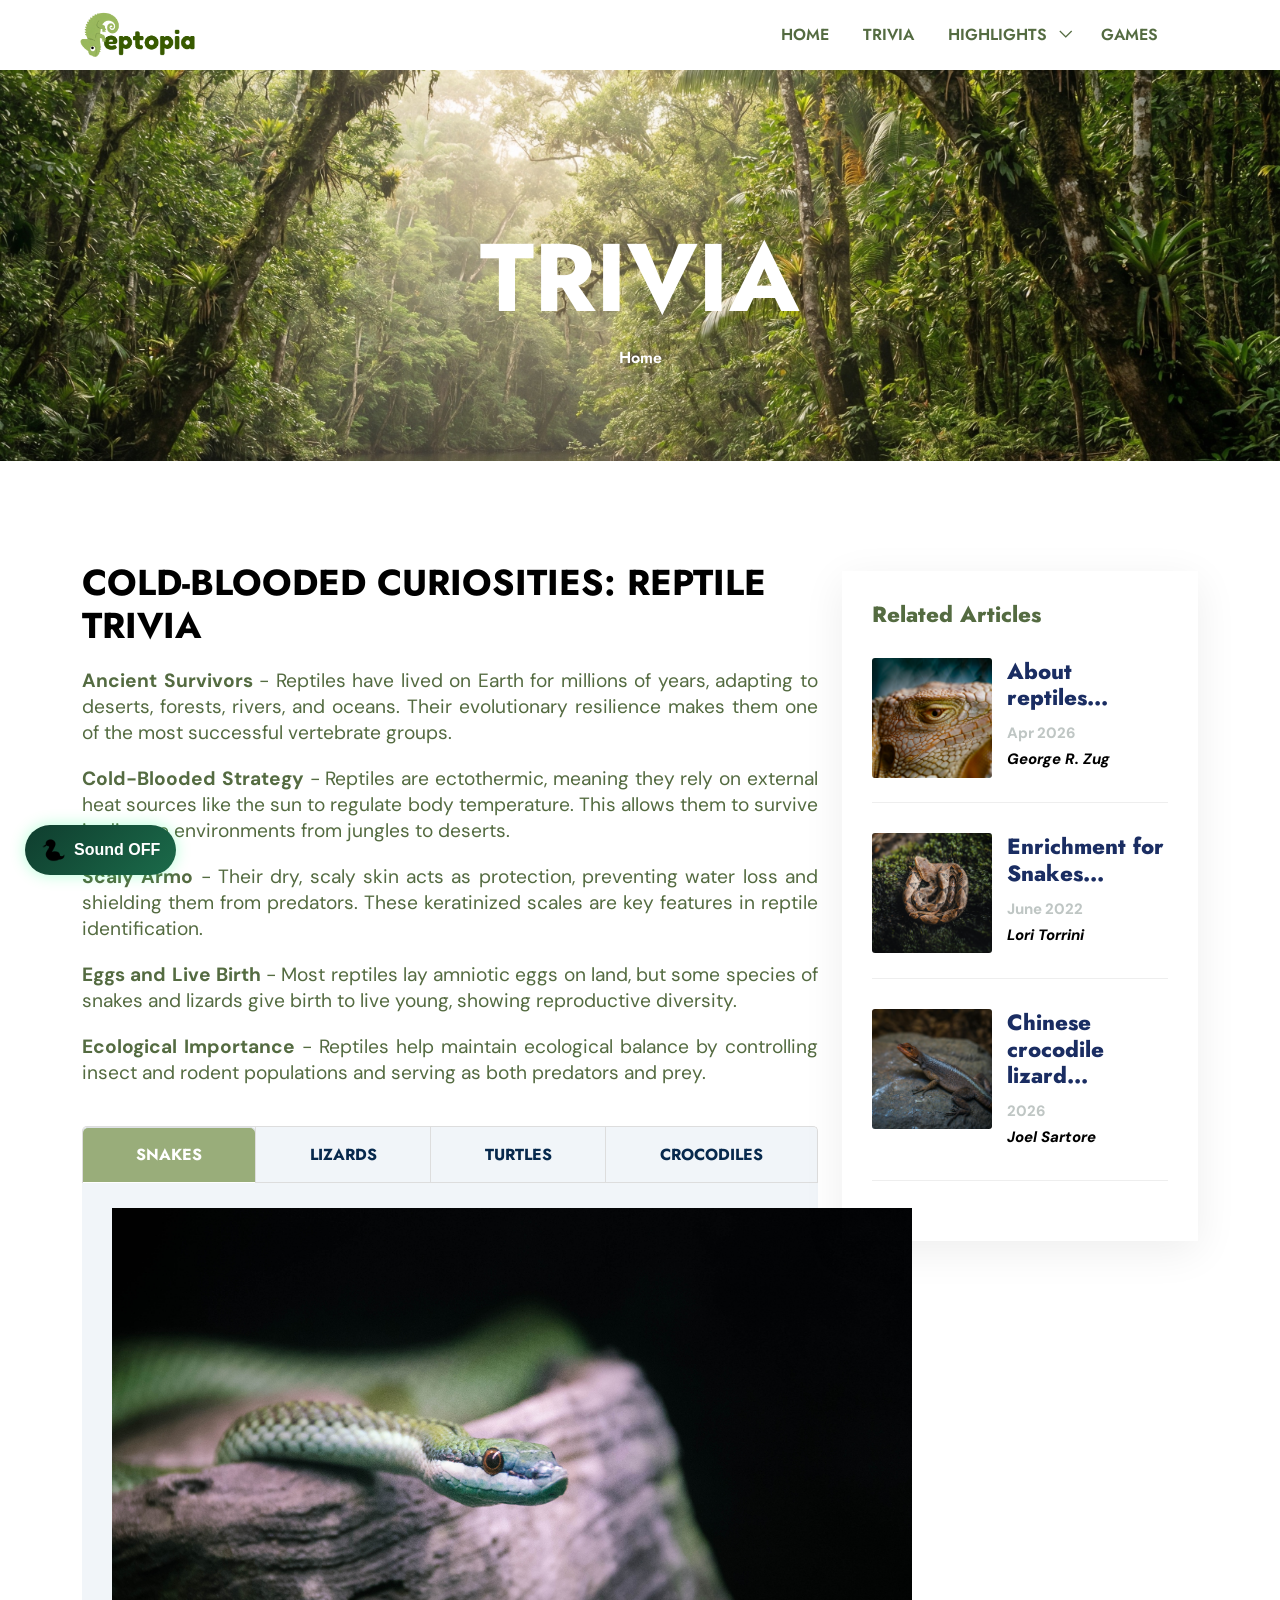
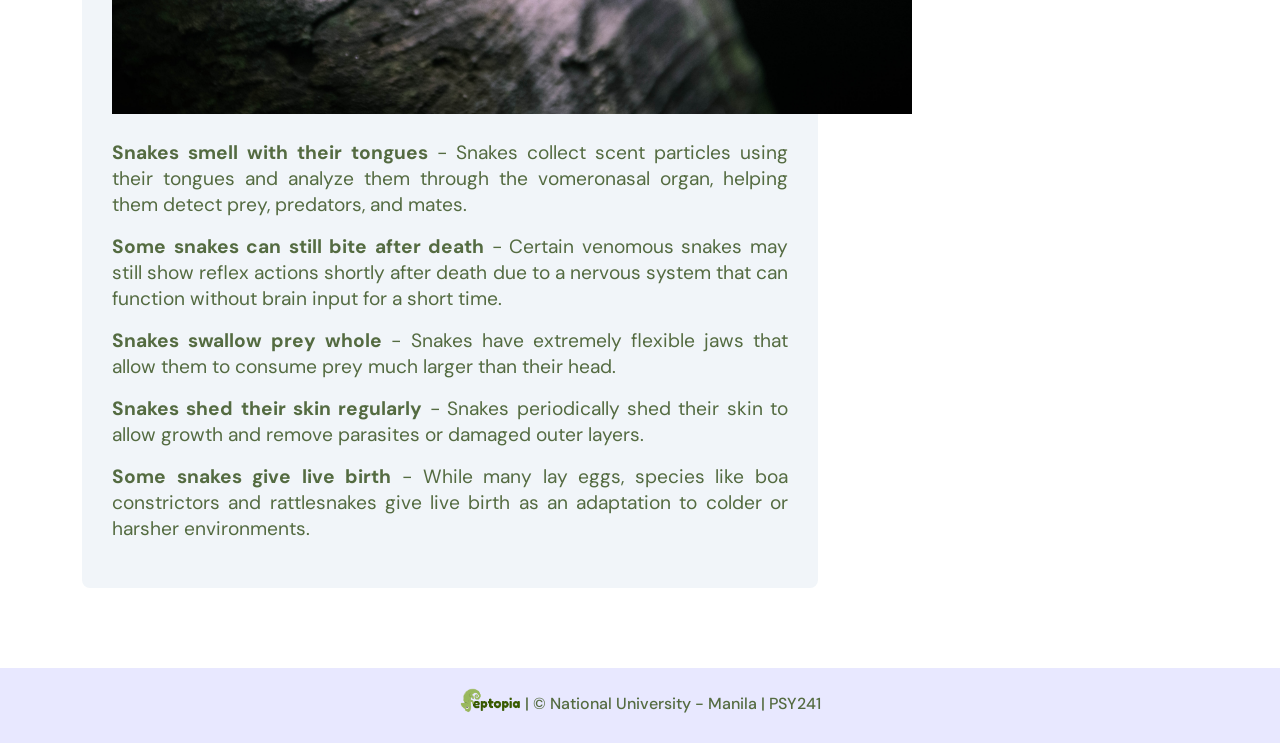
==== commit 4ae2cfea: "Last" ====
--- a/trivia/reptile-trivia.html
+++ b/trivia/reptile-trivia.html
@@ -98,7 +98,7 @@
 		<!-- END NAVBAR -->		
 		
         <!-- START SECTION TOP -->
-		<section class="section-top" style="background-image: url('../assets/img/rep-image/home/trivia.jpg'); background-size: cover; background-position: center; background-repeat: no-repeat;">
+		<section class="section-top" style="background-image: url('../assets/img/rep-image/trivia/trivia.jpg'); background-size: cover; background-position: center; background-repeat: no-repeat;">
 			<div class="container">
 				<div class="col-lg-10 offset-lg-1 text-center">
 					<div class="section-top-title wow fadeInRight" data-wow-duration="1s" data-wow-delay="0.3s" data-wow-offset="0">
